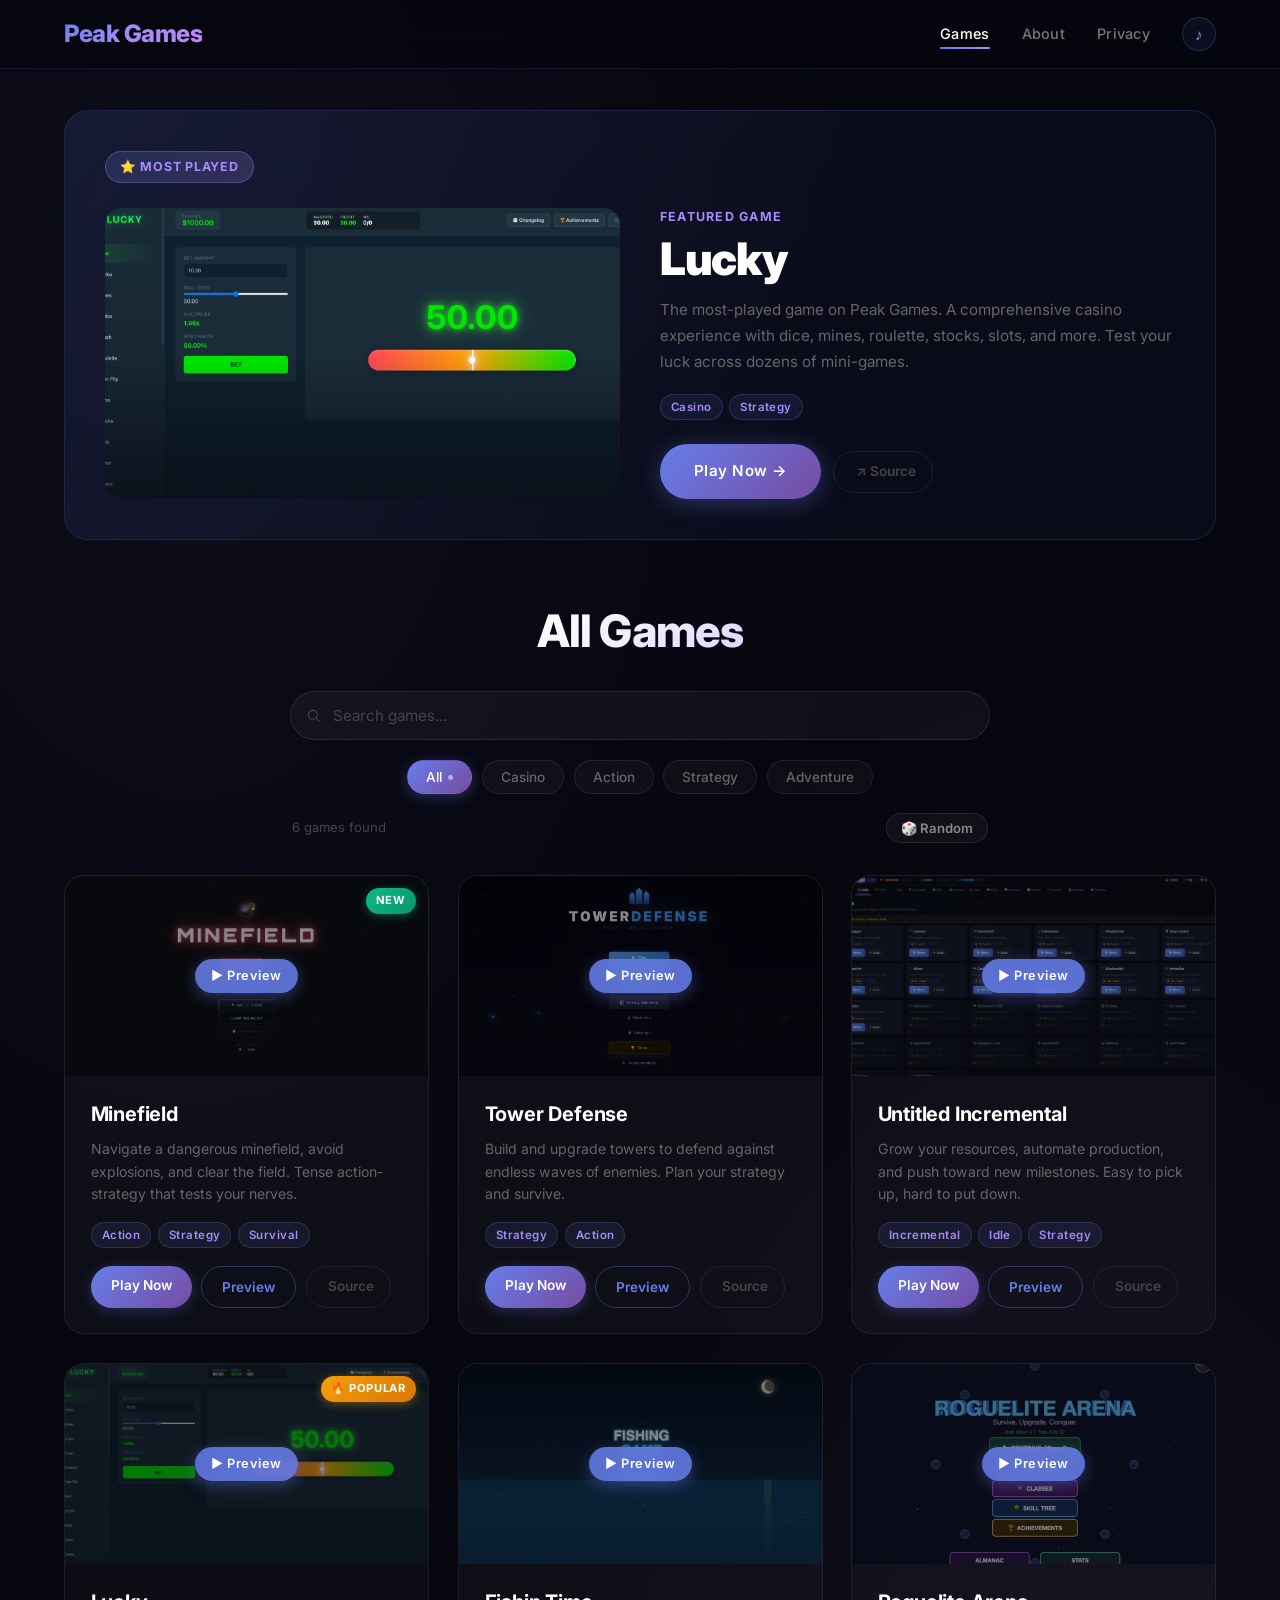
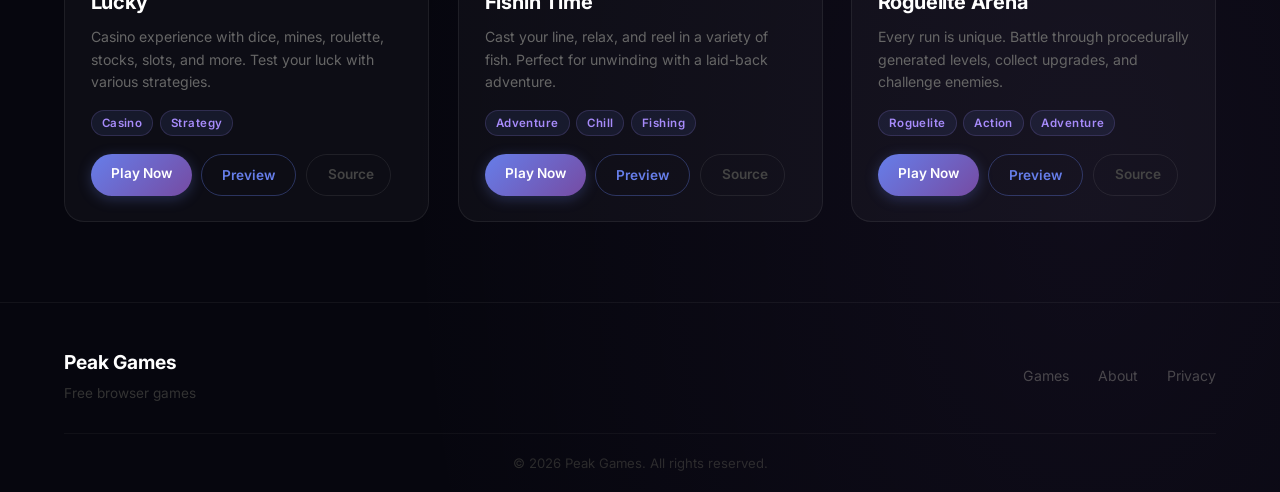
==== games.html @ edf30cf5 "Fix copyright to 2026, add live player count on game cards" ====
<!DOCTYPE html>
<html lang="en">
<head>
    <meta charset="UTF-8">
    <meta name="viewport" content="width=device-width, initial-scale=1.0">
    <title>Games - Peak Games</title>
    <link rel="icon" type="image/svg+xml" href="favicon.svg">
    <link rel="icon" type="image/png" href="favicon.png">
    <link rel="stylesheet" href="styles.css">
    <link href="https://fonts.googleapis.com/css2?family=Inter:wght@300;400;500;600;700;800;900&display=swap" rel="stylesheet">
</head>
<body>
    <div class="scroll-progress" id="scrollProgress"></div>
    <!-- Page loader -->
    <div class="page-loader" id="pageLoader">
        <div class="page-loader-inner">
            <div class="page-loader-logo">Peak Games</div>
            <div class="page-loader-bar"><div class="page-loader-fill"></div></div>
        </div>
    </div>

    <nav class="navbar">
        <div class="nav-container">
            <div class="nav-brand">
                <a href="index.html" class="nav-logo">Peak Games</a>
            </div>
            <div class="nav-links">
                <a href="games.html" class="active">Games</a>
                <a href="index.html#about">About</a>
                <a href="index.html#privacy">Privacy</a>
                <button class="music-toggle" id="musicToggle" title="Toggle Music">♪</button>
            </div>
            <button class="nav-hamburger" id="navHamburger" aria-label="Menu">
                <span></span><span></span><span></span>
            </button>
        </div>
        <!-- Mobile menu -->
        <div class="nav-mobile" id="navMobile">
            <a href="games.html">Games</a>
            <a href="index.html#about">About</a>
            <a href="index.html#privacy">Privacy</a>
        </div>
    </nav>

    <section class="games-page">
        <div class="container">

            <!-- Recently Played -->
            <div class="recently-played" id="recentlyPlayed" style="display:none">
                <div class="recently-label">🕹️ Recently Played</div>
                <div class="recently-grid" id="recentlyGrid"></div>
            </div>

            <!-- Featured Game -->
            <div class="featured-game" id="featuredGame">
                <div class="featured-badge">⭐ Most Played</div>
                <div class="featured-content">
                    <div class="featured-img-wrap">
                        <img src="images/lucky.png" alt="Lucky" class="featured-img">
                        <div class="featured-img-glow"></div>
                    </div>
                    <div class="featured-info">
                        <div class="featured-label">Featured Game</div>
                        <h2 class="featured-title">Lucky</h2>
                        <p class="featured-desc">The most-played game on Peak Games. A comprehensive casino experience with dice, mines, roulette, stocks, slots, and more. Test your luck across dozens of mini-games.</p>
                        <div class="featured-tags">
                            <span class="feature-tag">Casino</span>
                            <span class="feature-tag">Strategy</span>
                        </div>
                        <div class="featured-actions">
                            <a href="https://amongusman173-hub.github.io/PeakGames-Lucky/" target="_blank" class="btn-primary">Play Now →</a>
                            <a href="https://github.com/amongusman173-hub/PeakGames-Lucky" target="_blank" class="btn-source">↗ Source</a>
                        </div>
                    </div>
                </div>
            </div>

            <!-- Search & Filters -->
            <div class="games-header">
                <h2 class="section-title">All Games</h2>
                <div class="search-container">
                    <div class="search-bar">
                        <div class="search-input-wrapper">
                            <svg class="search-svg-icon" viewBox="0 0 20 20" fill="none"><circle cx="8.5" cy="8.5" r="5.5" stroke="currentColor" stroke-width="1.5"/><path d="M13 13l3.5 3.5" stroke="currentColor" stroke-width="1.5" stroke-linecap="round"/></svg>
                            <input type="text" id="gameSearch" placeholder="Search games..." class="search-input">
                        </div>
                    </div>
                    <div class="category-filters">
                        <button class="category-btn active" data-category="all">All</button>
                        <button class="category-btn" data-category="casino">Casino</button>
                        <button class="category-btn" data-category="action">Action</button>
                        <button class="category-btn" data-category="strategy">Strategy</button>
                        <button class="category-btn" data-category="adventure">Adventure</button>
                    </div>
                    <div class="search-results-info">
                        <span id="resultsCount">6 games</span>
                        <div style="display:flex;gap:0.8rem;align-items:center">
                            <button id="randomGame" class="btn-random">🎲 Random</button>
                            <button id="clearSearch" class="clear-search" style="display:none">Clear</button>
                        </div>
                    </div>
                </div>
            </div>

            <div class="games-grid">
                <div class="game-card" data-category="action strategy" data-title="Minefield" data-description="minefield action strategy game navigate through mines survive and clear the field">
                    <div class="card-badge card-badge-new">NEW</div>
                    <div class="game-preview" data-src="https://amongusman173-hub.github.io/PeakGames-MineField/">
                        <img class="preview-thumb" src="images/MineField.png" alt="Minefield">
                        <div class="preview-overlay"><span class="preview-hint">▶ Preview</span></div>
                        <iframe title="Minefield Preview" style="display:none"></iframe>
                    </div>
                    <div class="game-info">
                        <h3>Minefield <span class="player-count" data-game="minefield"></span></h3>
                        <p>Navigate a dangerous minefield, avoid explosions, and clear the field. Tense action-strategy that tests your nerves.</p>
                        <div class="game-features">
                            <span class="feature-tag">Action</span>
                            <span class="feature-tag">Strategy</span>
                            <span class="feature-tag">Survival</span>
                        </div>
                        <div class="game-actions">
                            <a href="https://amongusman173-hub.github.io/PeakGames-MineField/" target="_blank" class="btn-play">Play Now</a>
                            <button class="btn-preview" onclick="togglePreview(event)">Preview</button>
                            <a href="https://github.com/amongusman173-hub/PeakGames-MineField" target="_blank" class="btn-source">Source</a>
                        </div>
                    </div>
                </div>

                <div class="game-card" data-category="strategy action" data-title="Tower Defense" data-description="tower defense strategy game build towers defend against waves of enemies">
                    <div class="game-preview" data-src="https://amongusman173-hub.github.io/PeakGames-TowerDefense/">
                        <img class="preview-thumb" src="images/tower defense.png" alt="Tower Defense">
                        <div class="preview-overlay"><span class="preview-hint">▶ Preview</span></div>
                        <iframe title="Tower Defense Preview" style="display:none"></iframe>
                    </div>
                    <div class="game-info">
                        <h3>Tower Defense <span class="player-count" data-game="towerdefense"></span></h3>
                        <p>Build and upgrade towers to defend against endless waves of enemies. Plan your strategy and survive.</p>
                        <div class="game-features">
                            <span class="feature-tag">Strategy</span>
                            <span class="feature-tag">Action</span>
                        </div>
                        <div class="game-actions">
                            <a href="https://amongusman173-hub.github.io/PeakGames-TowerDefense/" target="_blank" class="btn-play">Play Now</a>
                            <button class="btn-preview" onclick="togglePreview(event)">Preview</button>
                            <a href="https://github.com/amongusman173-hub/PeakGames-TowerDefense" target="_blank" class="btn-source">Source</a>
                        </div>
                    </div>
                </div>

                <div class="game-card" data-category="strategy" data-title="Untitled Incremental" data-description="idle incremental game grow your resources automate production and reach new milestones">
                    <div class="game-preview" data-src="https://amongusman173-hub.github.io/PeakGames-Incremental/">
                        <img class="preview-thumb" src="images/incremental.png" alt="Untitled Incremental">
                        <div class="preview-overlay"><span class="preview-hint">▶ Preview</span></div>
                        <iframe title="Untitled Incremental Preview" style="display:none"></iframe>
                    </div>
                    <div class="game-info">
                        <h3>Untitled Incremental <span class="player-count" data-game="incremental"></span></h3>
                        <p>Grow your resources, automate production, and push toward new milestones. Easy to pick up, hard to put down.</p>
                        <div class="game-features">
                            <span class="feature-tag">Incremental</span>
                            <span class="feature-tag">Idle</span>
                            <span class="feature-tag">Strategy</span>
                        </div>
                        <div class="game-actions">
                            <a href="https://amongusman173-hub.github.io/PeakGames-Incremental/" target="_blank" class="btn-play">Play Now</a>
                            <button class="btn-preview" onclick="togglePreview(event)">Preview</button>
                            <a href="https://github.com/amongusman173-hub/PeakGames-Incremental" target="_blank" class="btn-source">Source</a>
                        </div>
                    </div>
                </div>

                <div class="game-card" data-category="casino strategy" data-title="Lucky" data-description="casino experience featuring multiple games including dice mines roulette stocks slots">
                    <div class="card-badge card-badge-hot">🔥 Popular</div>
                    <div class="game-preview" data-src="https://amongusman173-hub.github.io/PeakGames-Lucky/">
                        <img class="preview-thumb" src="images/lucky.png" alt="Lucky">
                        <div class="preview-overlay"><span class="preview-hint">▶ Preview</span></div>
                        <iframe title="Lucky Preview" style="display:none"></iframe>
                    </div>
                    <div class="game-info">
                        <h3>Lucky <span class="player-count" data-game="lucky"></span></h3>
                        <p>Casino experience with dice, mines, roulette, stocks, slots, and more. Test your luck with various strategies.</p>
                        <div class="game-features">
                            <span class="feature-tag">Casino</span>
                            <span class="feature-tag">Strategy</span>
                        </div>
                        <div class="game-actions">
                            <a href="https://amongusman173-hub.github.io/PeakGames-Lucky/" target="_blank" class="btn-play">Play Now</a>
                            <button class="btn-preview" onclick="togglePreview(event)">Preview</button>
                            <a href="https://github.com/amongusman173-hub/PeakGames-Lucky" target="_blank" class="btn-source">Source</a>
                        </div>
                    </div>
                </div>

                <div class="game-card" data-category="adventure" data-title="Fishin Time" data-description="chill relaxing fishing game cast your line and reel in a variety of fish">
                    <div class="game-preview" data-src="https://amongusman173-hub.github.io/PeakGames-Fishin/">
                        <img class="preview-thumb" src="images/fishing time.png" alt="Fishin Time">
                        <div class="preview-overlay"><span class="preview-hint">▶ Preview</span></div>
                        <iframe title="Fishin Time Preview" style="display:none"></iframe>
                    </div>
                    <div class="game-info">
                        <h3>Fishin Time <span class="player-count" data-game="fishin"></span></h3>
                        <p>Cast your line, relax, and reel in a variety of fish. Perfect for unwinding with a laid-back adventure.</p>
                        <div class="game-features">
                            <span class="feature-tag">Adventure</span>
                            <span class="feature-tag">Chill</span>
                            <span class="feature-tag">Fishing</span>
                        </div>
                        <div class="game-actions">
                            <a href="https://amongusman173-hub.github.io/PeakGames-Fishin/" target="_blank" class="btn-play">Play Now</a>
                            <button class="btn-preview" onclick="togglePreview(event)">Preview</button>
                            <a href="https://github.com/amongusman173-hub/PeakGames-Fishin" target="_blank" class="btn-source">Source</a>
                        </div>
                    </div>
                </div>

                <div class="game-card" data-category="action adventure" data-title="Roguelite Arena" data-description="roguelite adventure where every run is unique battle through procedurally generated levels">
                    <div class="game-preview" data-src="https://amongusman173-hub.github.io/PeakGames-Roguelite/">
                        <img class="preview-thumb" src="images/rougelite arena.png" alt="Roguelite Arena">
                        <div class="preview-overlay"><span class="preview-hint">▶ Preview</span></div>
                        <iframe title="Roguelite Arena Preview" style="display:none"></iframe>
                    </div>
                    <div class="game-info">
                        <h3>Roguelite Arena <span class="player-count" data-game="roguelite"></span></h3>
                        <p>Every run is unique. Battle through procedurally generated levels, collect upgrades, and challenge enemies.</p>
                        <div class="game-features">
                            <span class="feature-tag">Roguelite</span>
                            <span class="feature-tag">Action</span>
                            <span class="feature-tag">Adventure</span>
                        </div>
                        <div class="game-actions">
                            <a href="https://amongusman173-hub.github.io/PeakGames-Roguelite/" target="_blank" class="btn-play">Play Now</a>
                            <button class="btn-preview" onclick="togglePreview(event)">Preview</button>
                            <a href="https://github.com/amongusman173-hub/PeakGames-Roguelite" target="_blank" class="btn-source">Source</a>
                        </div>
                    </div>
                </div>
            </div>
        </div>
    </section>

    <footer class="footer">
        <div class="container">
            <div class="footer-content">
                <div class="footer-brand">
                    <h3>Peak Games</h3>
                    <p>Free browser games</p>
                </div>
                <div class="footer-links">
                    <a href="games.html">Games</a>
                    <a href="index.html#about">About</a>
                    <a href="index.html#privacy">Privacy</a>
                </div>
            </div>
            <div class="footer-bottom">
                <p>&copy; 2026 Peak Games. All rights reserved.</p>
            </div>
        </div>
    </footer>

    <script src="script.js"></script>
</body>
</html>
---- styles.css ----
/* ── Reset & Base ── */
*, *::before, *::after { margin: 0; padding: 0; box-sizing: border-box; }

:root {
    --purple: #667eea;
    --violet: #a78bfa;
    --deep: #764ba2;
    --bg: #06060e;
    --bg2: #0a0a18;
    --card: rgba(255,255,255,0.03);
    --border: rgba(255,255,255,0.07);
    --border-glow: rgba(102,126,234,0.25);
    --text: #e0e0e0;
    --muted: #666;
    --radius: 20px;
}

body {
    font-family: 'Inter', sans-serif;
    background: var(--bg);
    color: var(--text);
    overflow-x: hidden;
    line-height: 1.6;
}

.container { max-width: 1200px; margin: 0 auto; padding: 0 24px; }

/* ── Navbar ── */
.navbar {
    position: fixed; top: 0; width: 100%; z-index: 1000;
    background: rgba(6,6,14,0.8);
    backdrop-filter: blur(24px);
    border-bottom: 1px solid rgba(102,126,234,0.12);
    transition: background 0.3s ease;
}

.nav-container {
    max-width: 1200px; margin: 0 auto; padding: 0 24px;
    display: flex; justify-content: space-between; align-items: center;
    height: 68px;
}

.nav-brand { display: flex; align-items: center; }

.nav-logo {
    font-size: 1.5rem; font-weight: 800; text-decoration: none;
    background: linear-gradient(135deg, #667eea, #a78bfa, #c084fc);
    -webkit-background-clip: text; -webkit-text-fill-color: transparent; background-clip: text;
    transition: filter 0.3s ease, transform 0.3s ease;
    letter-spacing: -0.02em;
}

.nav-logo:hover {
    filter: drop-shadow(0 0 16px rgba(102,126,234,0.9));
    transform: scale(1.04);
}

.nav-links { display: flex; align-items: center; gap: 2rem; }

.nav-links a {
    color: #777; text-decoration: none; font-weight: 500; font-size: 0.9rem;
    letter-spacing: 0.02em; transition: color 0.25s ease; position: relative;
}

.nav-links a::after {
    content: ''; position: absolute; bottom: -3px; left: 0;
    width: 0; height: 1.5px;
    background: linear-gradient(90deg, var(--purple), var(--violet));
    border-radius: 2px; transition: width 0.3s ease;
}

.nav-links a:hover, .nav-links a.active { color: #fff; }
.nav-links a:hover::after, .nav-links a.active::after { width: 100%; }

/* Music toggle */
.music-toggle {
    width: 34px; height: 34px; border-radius: 50%;
    background: rgba(102,126,234,0.08);
    border: 1px solid rgba(102,126,234,0.25);
    color: var(--violet); font-size: 0.95rem;
    cursor: pointer; display: flex; align-items: center; justify-content: center;
    transition: all 0.3s ease;
    animation: musicPulse 2.5s ease-in-out infinite;
}

.music-toggle:hover { background: rgba(102,126,234,0.18); box-shadow: 0 0 18px rgba(102,126,234,0.4); transform: scale(1.1); }
.music-toggle.muted { color: #333; border-color: rgba(255,255,255,0.07); animation: none; opacity: 0.4; }

@keyframes musicPulse {
    0%,100% { box-shadow: 0 0 0 0 rgba(102,126,234,0.25); }
    50%      { box-shadow: 0 0 0 7px rgba(102,126,234,0); }
}

/* ── Hero ── */
.hero {
    height: 100vh; display: flex; align-items: center; justify-content: center;
    position: relative; overflow: hidden;
}

.hero-bg { position: absolute; inset: 0; z-index: 0; }

.hero-bg::before {
    content: ''; position: absolute;
    width: 700px; height: 700px;
    background: radial-gradient(circle, rgba(102,126,234,0.18) 0%, transparent 65%);
    top: -150px; left: -150px;
    animation: orbDrift 14s ease-in-out infinite alternate;
}

.hero-bg::after {
    content: ''; position: absolute;
    width: 600px; height: 600px;
    background: radial-gradient(circle, rgba(192,132,252,0.14) 0%, transparent 65%);
    bottom: -100px; right: -100px;
    animation: orbDrift 11s ease-in-out infinite alternate-reverse;
}

@keyframes orbDrift {
    from { transform: translate(0,0) scale(1); }
    to   { transform: translate(70px,50px) scale(1.12); }
}

.particles { position: absolute; width: 100%; height: 100%; }

.particle {
    position: absolute; border-radius: 50%;
    background: rgba(167,139,250,0.6);
    box-shadow: 0 0 8px rgba(167,139,250,0.4);
    animation: floatUp linear infinite;
}

.particle:nth-child(1) { width:3px;height:3px; left:12%; animation-duration:7s;  animation-delay:0s; }
.particle:nth-child(2) { width:2px;height:2px; left:28%; animation-duration:10s; animation-delay:1.5s; }
.particle:nth-child(3) { width:4px;height:4px; left:50%; animation-duration:6s;  animation-delay:3s; }
.particle:nth-child(4) { width:2px;height:2px; left:72%; animation-duration:12s; animation-delay:0.5s; }
.particle:nth-child(5) { width:3px;height:3px; left:88%; animation-duration:8s;  animation-delay:2s; }
.particle:nth-child(6) { width:2px;height:2px; left:5%;  animation-duration:9s;  animation-delay:4s; }

@keyframes floatUp {
    0%   { transform: translateY(110vh) scale(0); opacity: 0; }
    8%   { opacity: 1; transform: translateY(92vh) scale(1); }
    92%  { opacity: 0.7; }
    100% { transform: translateY(-10vh) scale(0.4); opacity: 0; }
}

.hero-content { text-align: center; z-index: 1; position: relative; }

.hero-title {
    font-size: 5.5rem; font-weight: 900; line-height: 1.05;
    letter-spacing: -0.03em; margin-bottom: 1.2rem;
    background: linear-gradient(135deg, #a78bfa 0%, #667eea 45%, #c084fc 100%);
    -webkit-background-clip: text; -webkit-text-fill-color: transparent; background-clip: text;
    animation: titleGlow 5s ease-in-out infinite alternate;
}

@keyframes titleGlow {
    from { filter: drop-shadow(0 0 25px rgba(102,126,234,0.25)); }
    to   { filter: drop-shadow(0 0 55px rgba(192,132,252,0.5)); }
}

.hero-subtitle {
    font-size: 1.2rem; color: #666; font-weight: 300;
    letter-spacing: 0.06em; margin-bottom: 2.8rem;
}

.btn-primary {
    display: inline-flex; align-items: center; gap: 0.5rem;
    padding: 15px 34px;
    background: linear-gradient(135deg, var(--purple), var(--deep));
    color: #fff; text-decoration: none; border-radius: 50px;
    font-weight: 600; font-size: 0.95rem; letter-spacing: 0.03em;
    position: relative; overflow: hidden;
    box-shadow: 0 4px 24px rgba(102,126,234,0.35);
    transition: transform 0.3s ease, box-shadow 0.3s ease;
}

.btn-primary::after {
    content: ''; position: absolute; inset: 0;
    background: linear-gradient(90deg, transparent, rgba(255,255,255,0.14), transparent);
    transform: translateX(-100%); transition: transform 0.5s ease;
}

.btn-primary:hover::after { transform: translateX(100%); }
.btn-primary:hover { transform: translateY(-3px); box-shadow: 0 14px 38px rgba(102,126,234,0.5); }

/* ── Games Page ── */
.games-page {
    min-height: 100vh; padding: 110px 0 80px;
    background: var(--bg); position: relative;
}

.games-page::before {
    content: ''; position: fixed; inset: 0; pointer-events: none; z-index: 0;
    background:
        radial-gradient(ellipse at 15% 15%, rgba(102,126,234,0.06) 0%, transparent 45%),
        radial-gradient(ellipse at 85% 85%, rgba(192,132,252,0.05) 0%, transparent 45%);
}

.games-page .container { position: relative; z-index: 1; }

.section-title {
    text-align: center; font-size: 2.8rem; font-weight: 800;
    letter-spacing: -0.02em; margin-bottom: 2.5rem;
    background: linear-gradient(135deg, #fff 40%, #a78bfa 100%);
    -webkit-background-clip: text; -webkit-text-fill-color: transparent; background-clip: text;
}

/* ── Search & Filters ── */
.search-container { max-width: 700px; margin: 0 auto 3.5rem; }

.search-bar { margin-bottom: 1.2rem; }

.search-input-wrapper { position: relative; }

.search-input {
    width: 100%; padding: 14px 48px 14px 20px;
    background: rgba(255,255,255,0.04);
    border: 1px solid rgba(255,255,255,0.09);
    border-radius: 50px; color: #fff;
    font-size: 0.95rem; font-family: 'Inter', sans-serif;
    transition: all 0.3s ease;
}

.search-input:focus {
    outline: none; border-color: var(--purple);
    background: rgba(102,126,234,0.05);
    box-shadow: 0 0 0 3px rgba(102,126,234,0.1), 0 0 20px rgba(102,126,234,0.12);
}

.search-input::placeholder { color: #444; }

.search-icon {
    position: absolute; right: 18px; top: 50%;
    transform: translateY(-50%); opacity: 0.35; font-size: 1rem;
}

.category-filters {
    display: flex; justify-content: center;
    gap: 0.6rem; flex-wrap: wrap; margin-bottom: 1.2rem;
}

.category-btn {
    padding: 8px 18px;
    background: rgba(255,255,255,0.03);
    border: 1px solid rgba(255,255,255,0.08);
    border-radius: 50px; color: #666;
    font-weight: 500; font-size: 0.85rem;
    font-family: 'Inter', sans-serif; cursor: pointer;
    transition: all 0.22s ease;
}

.category-btn:hover { border-color: var(--purple); color: var(--violet); background: rgba(102,126,234,0.07); }

.category-btn.active {
    background: linear-gradient(135deg, var(--purple), var(--deep));
    border-color: transparent; color: #fff;
    box-shadow: 0 3px 14px rgba(102,126,234,0.3);
}

.search-results-info {
    display: flex; justify-content: space-between; align-items: center;
    color: #444; font-size: 0.82rem; padding: 0 2px;
}

.clear-search {
    background: none; border: none; color: var(--purple);
    cursor: pointer; font-size: 0.82rem; font-family: 'Inter', sans-serif;
    transition: color 0.2s;
}

.clear-search:hover { color: var(--violet); }

/* ── Games Grid ── */
.games-grid {
    display: grid;
    grid-template-columns: repeat(3, 1fr);
    gap: 1.8rem;
}

@media (max-width: 1100px) { .games-grid { grid-template-columns: repeat(2, 1fr); } }
@media (max-width: 640px)  { .games-grid { grid-template-columns: 1fr; } }

/* ── Game Card ── */
.game-card {
    background: var(--card);
    border-radius: var(--radius);
    overflow: hidden;
    border: 1px solid var(--border);
    transition: transform 0.3s ease, box-shadow 0.3s ease, border-color 0.3s ease;
    position: relative;
    display: flex; flex-direction: column;
}

.game-card::after {
    content: ''; position: absolute; inset: 0; border-radius: var(--radius);
    background: linear-gradient(135deg, rgba(102,126,234,0.05) 0%, transparent 55%);
    opacity: 0; transition: opacity 0.3s ease; pointer-events: none;
}

.game-card:hover {
    transform: translateY(-6px);
    box-shadow: 0 20px 50px rgba(0,0,0,0.45), 0 0 0 1px rgba(102,126,234,0.22), 0 0 35px rgba(102,126,234,0.07);
    border-color: rgba(102,126,234,0.22);
}

.game-card:hover::after { opacity: 1; }

/* ── Preview ── */
.game-preview {
    height: 200px; overflow: hidden;
    position: relative; background: #0c0c1a;
    flex-shrink: 0;
}

.preview-thumb {
    width: 100%; height: 100%; object-fit: cover;
    display: block; filter: brightness(0.8);
    transition: filter 0.35s ease, transform 0.35s ease;
}

.game-card:hover .preview-thumb { filter: brightness(1); transform: scale(1.03); }

.preview-overlay {
    position: absolute; inset: 0;
    display: flex; align-items: center; justify-content: center;
    background: rgba(6,6,14,0.35);
    transition: background 0.3s ease;
}

.game-card:hover .preview-overlay { background: rgba(6,6,14,0.1); }

.preview-hint {
    background: rgba(102,126,234,0.88);
    color: #fff; padding: 7px 16px; border-radius: 50px;
    font-size: 0.8rem; font-weight: 600; letter-spacing: 0.04em;
    backdrop-filter: blur(6px);
    box-shadow: 0 4px 16px rgba(102,126,234,0.4);
    transition: transform 0.2s ease;
}

.game-card:hover .preview-hint { transform: scale(1.05); }

.game-preview iframe {
    position: absolute; inset: 0;
    width: 100%; height: 100%; border: none;
}

.game-preview.expanded { height: 480px; }

/* ── Game Info ── */
.game-info {
    padding: 1.4rem 1.6rem 1.6rem;
    position: relative; z-index: 1;
    display: flex; flex-direction: column; flex: 1;
}

.game-info h3 {
    font-size: 1.25rem; font-weight: 700;
    color: #fff; letter-spacing: -0.01em; margin-bottom: 0.5rem;
}

.game-info p {
    color: #666; font-size: 0.88rem; line-height: 1.6;
    margin-bottom: 1rem; flex: 1;
}

.game-features {
    display: flex; gap: 0.4rem; flex-wrap: wrap; margin-bottom: 1.1rem;
}

.feature-tag {
    background: rgba(102,126,234,0.1);
    color: #a78bfa; padding: 3px 10px; border-radius: 50px;
    font-size: 0.72rem; font-weight: 600; letter-spacing: 0.04em;
    border: 1px solid rgba(167,139,250,0.18);
}

.game-actions { display: flex; gap: 0.6rem; flex-wrap: wrap; }

.btn-play {
    padding: 9px 20px;
    background: linear-gradient(135deg, var(--purple), var(--deep));
    color: #fff; text-decoration: none; border-radius: 50px;
    font-weight: 600; font-size: 0.85rem;
    position: relative; overflow: hidden;
    box-shadow: 0 3px 14px rgba(102,126,234,0.28);
    transition: transform 0.25s ease, box-shadow 0.25s ease;
}

.btn-play::after {
    content: ''; position: absolute; inset: 0;
    background: linear-gradient(90deg, transparent, rgba(255,255,255,0.16), transparent);
    transform: translateX(-100%); transition: transform 0.4s ease;
}

.btn-play:hover::after { transform: translateX(100%); }
.btn-play:hover { transform: translateY(-2px); box-shadow: 0 7px 22px rgba(102,126,234,0.45); }

.btn-preview {
    padding: 9px 20px; background: transparent;
    color: var(--purple); border: 1px solid rgba(102,126,234,0.35);
    border-radius: 50px; font-weight: 600; font-size: 0.85rem;
    font-family: 'Inter', sans-serif; cursor: pointer;
    transition: all 0.25s ease;
}

.btn-preview:hover {
    background: rgba(102,126,234,0.1); border-color: var(--purple);
    color: var(--violet); box-shadow: 0 0 18px rgba(102,126,234,0.18);
}

.btn-source {
    padding: 9px 16px; background: transparent;
    color: #444; border: 1px solid rgba(255,255,255,0.08);
    border-radius: 50px; font-weight: 600; font-size: 0.85rem;
    text-decoration: none; transition: all 0.25s ease;
    display: flex; align-items: center; gap: 0.35rem;
}

.btn-source::before { content: ''; font-size: 0.8rem; }
.btn-source:hover { color: #ccc; border-color: rgba(255,255,255,0.2); background: rgba(255,255,255,0.04); }

/* ── About ── */
.about-section {
    padding: 120px 0; background: var(--bg); position: relative; overflow: hidden;
}

.about-section::before {
    content: ''; position: absolute;
    width: 800px; height: 800px;
    background: radial-gradient(circle, rgba(102,126,234,0.05) 0%, transparent 65%);
    top: 50%; left: 50%; transform: translate(-50%,-50%);
    pointer-events: none;
}

.about-grid {
    display: grid; grid-template-columns: 1fr 1fr;
    gap: 5rem; align-items: center; position: relative; z-index: 1;
}

.about-content h2 {
    font-size: 2.6rem; font-weight: 800; color: #fff;
    letter-spacing: -0.02em; margin-bottom: 1.2rem;
}

.about-content p { font-size: 1.05rem; color: #555; line-height: 1.85; margin-bottom: 2.5rem; }

.stats-grid { display: grid; grid-template-columns: repeat(3,1fr); gap: 1.2rem; }

.stat-item {
    text-align: center; padding: 1.4rem 1rem;
    background: rgba(102,126,234,0.05);
    border-radius: 16px; border: 1px solid rgba(102,126,234,0.12);
    transition: transform 0.3s ease, box-shadow 0.3s ease;
    position: relative; overflow: hidden;
}

.stat-item::before {
    content: ''; position: absolute; top: 0; left: 0; right: 0; height: 2px;
    background: linear-gradient(90deg, var(--purple), var(--violet));
    opacity: 0; transition: opacity 0.3s ease;
}

.stat-item:hover { transform: translateY(-5px); box-shadow: 0 12px 30px rgba(102,126,234,0.12); }
.stat-item:hover::before { opacity: 1; }

.stat-number {
    font-size: 2.2rem; font-weight: 800; margin-bottom: 0.3rem;
    background: linear-gradient(135deg, var(--purple), var(--violet));
    -webkit-background-clip: text; -webkit-text-fill-color: transparent; background-clip: text;
}

.stat-label { color: #555; font-size: 0.82rem; font-weight: 500; letter-spacing: 0.04em; }

.about-visual { position: relative; height: 380px; }
.floating-elements { position: relative; width: 100%; height: 100%; }

.floating-card {
    position: absolute; width: 72px; height: 72px;
    background: rgba(102,126,234,0.07);
    border: 1px solid rgba(102,126,234,0.2);
    border-radius: 20px; display: flex; align-items: center; justify-content: center;
    font-size: 1.8rem; animation: floatCard 5s ease-in-out infinite;
    box-shadow: 0 8px 28px rgba(102,126,234,0.08);
    backdrop-filter: blur(4px);
}

.floating-card:nth-child(1) { top:10%; left:20%; animation-delay:0s; }
.floating-card:nth-child(2) { top:60%; left:8%;  animation-delay:1.2s; }
.floating-card:nth-child(3) { top:18%; right:18%; animation-delay:2.4s; }
.floating-card:nth-child(4) { bottom:18%; right:8%; animation-delay:3.6s; }

@keyframes floatCard {
    0%,100% { transform: translateY(0) rotate(0deg); }
    50%      { transform: translateY(-16px) rotate(4deg); }
}

/* ── Privacy ── */
.privacy-section { padding: 120px 0; background: var(--bg2); position: relative; }

.privacy-content h2 {
    text-align: center; font-size: 2.6rem; font-weight: 800;
    color: #fff; letter-spacing: -0.02em; margin-bottom: 2.5rem;
}

.privacy-grid {
    display: grid; grid-template-columns: repeat(auto-fit, minmax(260px,1fr));
    gap: 1.2rem; margin-bottom: 2rem;
}

.privacy-card {
    background: var(--card); padding: 1.8rem; border-radius: var(--radius);
    text-align: center; border: 1px solid var(--border);
    transition: transform 0.3s ease, box-shadow 0.3s ease, border-color 0.3s ease;
    position: relative; overflow: hidden;
}

.privacy-card::after {
    content: ''; position: absolute; bottom: 0; left: 0; right: 0; height: 2px;
    background: linear-gradient(90deg, var(--purple), var(--violet));
    transform: scaleX(0); transition: transform 0.3s ease;
}

.privacy-card:hover {
    transform: translateY(-5px);
    box-shadow: 0 18px 38px rgba(0,0,0,0.28), 0 0 0 1px rgba(102,126,234,0.14);
    border-color: rgba(102,126,234,0.18);
}

.privacy-card:hover::after { transform: scaleX(1); }

.privacy-icon { font-size: 2.4rem; margin-bottom: 0.8rem; }
.privacy-card h3 { color: #fff; font-size: 1.1rem; margin-bottom: 0.6rem; font-weight: 600; }
.privacy-card p { color: #555; line-height: 1.6; font-size: 0.9rem; }

.privacy-note {
    background: rgba(102,126,234,0.06); padding: 1.6rem 2rem;
    border-radius: 14px; border-left: 3px solid var(--purple); text-align: center;
}

.privacy-note p { color: #666; font-size: 0.95rem; margin: 0; }
.privacy-note strong { color: var(--violet); }

/* ── Footer ── */
.footer {
    background: var(--bg); padding: 44px 0 18px;
    border-top: 1px solid rgba(255,255,255,0.05);
}

.footer-content {
    display: flex; justify-content: space-between; align-items: center; margin-bottom: 1.8rem;
}

.footer-brand h3 { color: #fff; font-size: 1.2rem; font-weight: 700; margin-bottom: 0.3rem; }
.footer-brand p { color: #333; font-size: 0.85rem; }

.footer-links { display: flex; gap: 1.8rem; }

.footer-links a { color: #444; text-decoration: none; font-size: 0.88rem; transition: color 0.25s; }
.footer-links a:hover { color: var(--violet); }

.footer-bottom {
    text-align: center; padding-top: 1.2rem;
    border-top: 1px solid rgba(255,255,255,0.04);
}

.footer-bottom p { color: #2a2a2a; font-size: 0.82rem; }

/* ── No Results ── */
.no-results-message { grid-column: 1/-1; text-align: center; padding: 5rem 2rem; }
.no-results-icon { font-size: 3.5rem; margin-bottom: 1rem; opacity: 0.25; }
.no-results-message h3 { font-size: 1.3rem; color: #fff; margin-bottom: 0.6rem; }
.no-results-message p { color: #444; }

/* ── Page Transitions ── */
body { animation: pageFadeIn 0.4s ease forwards; }

@keyframes pageFadeIn {
    from { opacity: 0; transform: translateY(10px); }
    to   { opacity: 1; transform: translateY(0); }
}

body.fade-out { animation: pageFadeOut 0.28s ease forwards; }

@keyframes pageFadeOut {
    from { opacity: 1; transform: translateY(0); }
    to   { opacity: 0; transform: translateY(-8px); }
}

/* ── Responsive ── */
@media (max-width: 900px) {
    .about-grid { grid-template-columns: 1fr; gap: 3rem; }
    .floating-elements { display: none; }
    .stats-grid { grid-template-columns: repeat(3,1fr); }
}

@media (max-width: 640px) {
    .hero-title { font-size: 3rem; }
    .hero-subtitle { font-size: 1rem; }
    .nav-links { display: none; }
    .stats-grid { grid-template-columns: 1fr; gap: 0.8rem; }
    .privacy-grid { grid-template-columns: 1fr; }
    .footer-content { flex-direction: column; gap: 1.5rem; text-align: center; }
    .game-actions { flex-wrap: wrap; }
    .category-filters { gap: 0.4rem; }
    .category-btn { padding: 7px 13px; font-size: 0.8rem; }
    .search-results-info { flex-direction: column; gap: 0.6rem; text-align: center; }
}

/* ── Hero Rework ── */
.hero {
    height: 100vh; min-height: 700px;
    display: flex; align-items: center; justify-content: center;
    position: relative; overflow: hidden;
}

.hero-bg { position: absolute; inset: 0; z-index: 0; }

/* Dot grid */
.grid-overlay {
    position: absolute; inset: 0;
    background-image: radial-gradient(rgba(102,126,234,0.15) 1px, transparent 1px);
    background-size: 40px 40px;
    mask-image: radial-gradient(ellipse 80% 80% at 50% 50%, black 40%, transparent 100%);
    -webkit-mask-image: radial-gradient(ellipse 80% 80% at 50% 50%, black 40%, transparent 100%);
}

.orb {
    position: absolute; border-radius: 50%;
    filter: blur(80px); pointer-events: none;
}

.orb-1 {
    width: 600px; height: 600px;
    background: rgba(102,126,234,0.15);
    top: -200px; left: -150px;
    animation: orbDrift 14s ease-in-out infinite alternate;
}

.orb-2 {
    width: 500px; height: 500px;
    background: rgba(192,132,252,0.12);
    bottom: -150px; right: -100px;
    animation: orbDrift 11s ease-in-out infinite alternate-reverse;
}

.orb-3 {
    width: 300px; height: 300px;
    background: rgba(118,75,162,0.1);
    top: 40%; left: 60%;
    animation: orbDrift 8s ease-in-out infinite alternate;
}

.hero-content {
    text-align: center; z-index: 1; position: relative;
    display: flex; flex-direction: column; align-items: center; gap: 0;
}

.hero-badge {
    display: inline-flex; align-items: center; gap: 0.5rem;
    background: rgba(102,126,234,0.1);
    border: 1px solid rgba(102,126,234,0.25);
    color: var(--violet); padding: 6px 16px; border-radius: 50px;
    font-size: 0.82rem; font-weight: 600; letter-spacing: 0.04em;
    margin-bottom: 1.8rem;
    animation: badgePop 0.6s ease 0.2s both;
}

@keyframes badgePop {
    from { opacity: 0; transform: translateY(-10px) scale(0.95); }
    to   { opacity: 1; transform: translateY(0) scale(1); }
}

.hero-title {
    font-size: 7rem; font-weight: 900; line-height: 0.95;
    letter-spacing: -0.04em; margin-bottom: 1.5rem;
    color: #fff;
    animation: heroSlideUp 0.7s ease 0.3s both;
}

.hero-title-accent {
    background: linear-gradient(135deg, #a78bfa 0%, #667eea 50%, #c084fc 100%);
    -webkit-background-clip: text; -webkit-text-fill-color: transparent; background-clip: text;
    filter: drop-shadow(0 0 40px rgba(102,126,234,0.4));
    animation: titleGlow 5s ease-in-out infinite alternate;
}

@keyframes heroSlideUp {
    from { opacity: 0; transform: translateY(30px); }
    to   { opacity: 1; transform: translateY(0); }
}

.hero-subtitle {
    font-size: 1.15rem; color: #555; font-weight: 400;
    line-height: 1.7; margin-bottom: 2.5rem;
    animation: heroSlideUp 0.7s ease 0.45s both;
}

.hero-actions {
    display: flex; gap: 1rem; align-items: center;
    animation: heroSlideUp 0.7s ease 0.6s both;
}

.btn-ghost {
    padding: 15px 28px; color: #666; text-decoration: none;
    font-weight: 500; font-size: 0.95rem;
    border: 1px solid rgba(255,255,255,0.08); border-radius: 50px;
    transition: all 0.25s ease;
}

.btn-ghost:hover { color: #fff; border-color: rgba(255,255,255,0.2); background: rgba(255,255,255,0.04); }

.hero-scroll-hint {
    position: absolute; bottom: 2.5rem; left: 50%;
    transform: translateX(-50%); z-index: 1;
    display: flex; flex-direction: column; align-items: center;
}

.scroll-line {
    width: 1px; height: 60px;
    background: linear-gradient(to bottom, rgba(102,126,234,0.6), transparent);
    animation: scrollPulse 2s ease-in-out infinite;
}

@keyframes scrollPulse {
    0%,100% { opacity: 0.3; transform: scaleY(1); }
    50%      { opacity: 1; transform: scaleY(1.1); }
}

/* ── Games Strip ── */
.games-strip {
    padding: 80px 0;
    background: var(--bg2);
    border-top: 1px solid rgba(255,255,255,0.04);
    border-bottom: 1px solid rgba(255,255,255,0.04);
}

.strip-header {
    display: flex; justify-content: space-between; align-items: center;
    margin-bottom: 2rem;
}

.strip-header h2 {
    font-size: 1.6rem; font-weight: 700; color: #fff; letter-spacing: -0.02em;
}

.strip-link {
    color: var(--violet); text-decoration: none; font-size: 0.9rem; font-weight: 500;
    transition: color 0.2s ease;
}

.strip-link:hover { color: #fff; }

.strip-grid {
    display: grid;
    grid-template-columns: repeat(6, 1fr);
    gap: 1rem;
}

.strip-card {
    border-radius: 14px; overflow: hidden;
    border: 1px solid var(--border);
    text-decoration: none;
    background: var(--card);
    transition: transform 0.25s ease, box-shadow 0.25s ease, border-color 0.25s ease;
    display: flex; flex-direction: column;
}

.strip-card:hover {
    transform: translateY(-5px);
    box-shadow: 0 16px 40px rgba(0,0,0,0.4), 0 0 0 1px rgba(102,126,234,0.2);
    border-color: rgba(102,126,234,0.2);
}

.strip-card img {
    width: 100%; aspect-ratio: 16/10; object-fit: cover;
    filter: brightness(0.85); transition: filter 0.25s ease;
}

.strip-card:hover img { filter: brightness(1); }

.strip-card-info {
    padding: 0.7rem 0.9rem;
    display: flex; flex-direction: column; gap: 0.2rem;
}

.strip-card-name {
    color: #ccc; font-size: 0.82rem; font-weight: 600;
    white-space: nowrap; overflow: hidden; text-overflow: ellipsis;
}

.strip-card-tag {
    color: #555; font-size: 0.72rem; font-weight: 500;
}

/* About label */
.about-label {
    display: inline-block;
    color: var(--violet); font-size: 0.8rem; font-weight: 600;
    letter-spacing: 0.1em; text-transform: uppercase;
    margin-bottom: 1rem;
}

.about-text h2 {
    font-size: 2.8rem; font-weight: 800; color: #fff;
    letter-spacing: -0.03em; line-height: 1.1; margin-bottom: 1.2rem;
}

/* Responsive strip */
@media (max-width: 900px) {
    .strip-grid { grid-template-columns: repeat(3, 1fr); }
    .hero-title { font-size: 5rem; }
}

@media (max-width: 640px) {
    .strip-grid { grid-template-columns: repeat(2, 1fr); }
    .hero-title { font-size: 3.5rem; }
    .hero-actions { flex-direction: column; }
}

/* ── Preview Loader ── */
.preview-loader {
    position: absolute; inset: 0; z-index: 20;
    background: #08081a;
    display: flex; align-items: center; justify-content: center;
    transition: opacity 0.4s ease;
}

.preview-loader.loader-fade-out { opacity: 0; pointer-events: none; }

.loader-inner {
    display: flex; flex-direction: column;
    align-items: center; gap: 1.2rem;
    position: relative;
}

/* Dual spinning rings */
.loader-ring {
    width: 52px; height: 52px; border-radius: 50%;
    border: 2.5px solid transparent;
    border-top-color: var(--purple);
    border-right-color: rgba(102,126,234,0.2);
    animation: ringSpinA 1s linear infinite;
    position: absolute;
    top: 0; left: 50%; transform: translateX(-50%);
}

.loader-ring-2 {
    width: 38px; height: 38px;
    border-top-color: var(--violet);
    border-right-color: rgba(167,139,250,0.15);
    animation: ringSpinB 0.75s linear infinite reverse;
    top: 7px; left: 50%; transform: translateX(-50%);
}

@keyframes ringSpinA { to { transform: translateX(-50%) rotate(360deg); } }
@keyframes ringSpinB { to { transform: translateX(-50%) rotate(360deg); } }

/* Dots */
.loader-dots {
    display: flex; gap: 6px; margin-top: 68px;
}

.loader-dots span {
    width: 6px; height: 6px; border-radius: 50%;
    background: var(--purple); opacity: 0.3;
    animation: dotPulse 1.2s ease-in-out infinite;
}

.loader-dots span:nth-child(2) { animation-delay: 0.2s; }
.loader-dots span:nth-child(3) { animation-delay: 0.4s; }

@keyframes dotPulse {
    0%,100% { opacity: 0.2; transform: scale(0.8); }
    50%      { opacity: 1;   transform: scale(1.2); background: var(--violet); }
}

.loader-text {
    color: #444; font-size: 0.8rem; font-weight: 500;
    letter-spacing: 0.06em; text-transform: uppercase;
    animation: loaderTextPulse 2s ease-in-out infinite;
}

@keyframes loaderTextPulse {
    0%,100% { opacity: 0.4; }
    50%      { opacity: 0.8; }
}

/* ── Card entrance animation ── */
.game-card {
    will-change: transform, opacity;
}

/* ── Games page header polish ── */
.games-page-header {
    text-align: center; margin-bottom: 0.5rem;
}

.section-title {
    background: linear-gradient(135deg, #fff 40%, #a78bfa 100%);
    -webkit-background-clip: text; -webkit-text-fill-color: transparent; background-clip: text;
}

/* ── Previewing card glow ── */
.game-card.previewing {
    box-shadow: 0 0 0 1px rgba(102,126,234,0.4),
                0 30px 60px rgba(0,0,0,0.6),
                0 0 50px rgba(102,126,234,0.1) !important;
    border-color: rgba(102,126,234,0.35) !important;
}

/* ── Search input glow on type ── */
.search-input:not(:placeholder-shown) {
    border-color: rgba(102,126,234,0.4);
    background: rgba(102,126,234,0.04);
}

/* ── Category btn count badge ── */
.category-btn.active::after {
    content: '';
    display: inline-block;
    width: 5px; height: 5px;
    background: rgba(255,255,255,0.5);
    border-radius: 50%;
    margin-left: 6px;
    vertical-align: middle;
}

/* ── Results count pulse on change ── */
#resultsCount {
    transition: opacity 0.2s ease;
}

/* ── Smooth preview expand ── */
.game-preview {
    transition: height 0.4s cubic-bezier(0.4, 0, 0.2, 1);
}

/* ── Page Loader ── */
.page-loader {
    position: fixed; inset: 0; z-index: 9999;
    background: var(--bg);
    display: flex; align-items: center; justify-content: center;
    transition: opacity 0.5s ease, transform 0.5s ease;
}

.page-loader.loader-done {
    opacity: 0;
    transform: translateY(-8px);
    pointer-events: none;
}

.page-loader-inner {
    display: flex; flex-direction: column;
    align-items: center; gap: 1.5rem;
}

.page-loader-logo {
    font-size: 2rem; font-weight: 900; letter-spacing: -0.03em;
    background: linear-gradient(135deg, #a78bfa, #667eea, #c084fc);
    -webkit-background-clip: text; -webkit-text-fill-color: transparent; background-clip: text;
    animation: loaderLogoPulse 1s ease-in-out infinite alternate;
}

@keyframes loaderLogoPulse {
    from { filter: drop-shadow(0 0 10px rgba(102,126,234,0.3)); }
    to   { filter: drop-shadow(0 0 30px rgba(167,139,250,0.7)); }
}

.page-loader-bar {
    width: 180px; height: 2px;
    background: rgba(255,255,255,0.06);
    border-radius: 2px; overflow: hidden;
}

.page-loader-fill {
    height: 100%;
    background: linear-gradient(90deg, var(--purple), var(--violet));
    border-radius: 2px;
    animation: loaderFill 0.65s cubic-bezier(0.4,0,0.2,1) forwards;
}

@keyframes loaderFill {
    from { width: 0%; }
    to   { width: 100%; }
}

/* Keep body hidden until loader is gone */
.games-page, .navbar, .footer {
    animation: none;
}

/* ── Featured Game ── */
.featured-game {
    position: relative;
    background: rgba(102,126,234,0.05);
    border: 1px solid rgba(102,126,234,0.18);
    border-radius: 24px;
    padding: 2.5rem;
    margin-bottom: 3.5rem;
    overflow: hidden;
}

.featured-game::before {
    content: '';
    position: absolute; inset: 0;
    background: linear-gradient(135deg, rgba(102,126,234,0.08) 0%, transparent 60%);
    pointer-events: none;
}

.featured-badge {
    display: inline-flex; align-items: center; gap: 0.4rem;
    background: linear-gradient(135deg, rgba(102,126,234,0.2), rgba(167,139,250,0.2));
    border: 1px solid rgba(167,139,250,0.3);
    color: var(--violet); padding: 5px 14px; border-radius: 50px;
    font-size: 0.78rem; font-weight: 700; letter-spacing: 0.06em;
    text-transform: uppercase; margin-bottom: 1.5rem;
    position: relative; z-index: 1;
}

.featured-content {
    display: grid; grid-template-columns: 1fr 1fr;
    gap: 2.5rem; align-items: center;
    position: relative; z-index: 1;
}

.featured-img-wrap {
    position: relative; border-radius: 16px; overflow: hidden;
}

.featured-img {
    width: 100%; aspect-ratio: 16/9; object-fit: cover;
    border-radius: 16px; display: block;
    transition: transform 0.4s ease;
}

.featured-game:hover .featured-img { transform: scale(1.02); }

.featured-img-glow {
    position: absolute; inset: 0;
    background: linear-gradient(to top, rgba(6,6,14,0.6) 0%, transparent 50%);
    border-radius: 16px;
}

.featured-label {
    color: var(--violet); font-size: 0.78rem; font-weight: 700;
    letter-spacing: 0.1em; text-transform: uppercase; margin-bottom: 0.6rem;
}

.featured-title {
    font-size: 2.8rem; font-weight: 900; color: #fff;
    letter-spacing: -0.03em; line-height: 1; margin-bottom: 1rem;
}

.featured-desc {
    color: #666; font-size: 0.95rem; line-height: 1.7; margin-bottom: 1.2rem;
}

.featured-tags { display: flex; gap: 0.4rem; flex-wrap: wrap; margin-bottom: 1.5rem; }

.featured-actions { display: flex; gap: 0.8rem; align-items: center; }

/* ── Card Badges ── */
.card-badge {
    position: absolute; top: 12px; right: 12px; z-index: 10;
    padding: 4px 10px; border-radius: 50px;
    font-size: 0.7rem; font-weight: 700; letter-spacing: 0.06em;
    text-transform: uppercase;
}

.card-badge-new {
    background: linear-gradient(135deg, #10b981, #059669);
    color: #fff;
    box-shadow: 0 2px 10px rgba(16,185,129,0.4);
    animation: badgePulse 2s ease-in-out infinite;
}

.card-badge-hot {
    background: linear-gradient(135deg, #f59e0b, #d97706);
    color: #fff;
    box-shadow: 0 2px 10px rgba(245,158,11,0.4);
}

@keyframes badgePulse {
    0%,100% { box-shadow: 0 2px 10px rgba(16,185,129,0.4); }
    50%      { box-shadow: 0 2px 20px rgba(16,185,129,0.7); }
}

/* ── Games Header ── */
.games-header { margin-bottom: 0; }

.games-header .section-title { margin-bottom: 1.5rem; }

.games-header .search-container { margin-bottom: 2rem; }

/* ── Search icon SVG ── */
.search-svg-icon {
    position: absolute; left: 16px; top: 50%;
    transform: translateY(-50%);
    width: 16px; height: 16px; color: #444;
    pointer-events: none;
}

.search-input { padding-left: 42px !important; }

/* ── Hamburger ── */
.nav-hamburger {
    display: none;
    flex-direction: column; gap: 5px;
    background: none; border: none; cursor: pointer;
    padding: 4px;
}

.nav-hamburger span {
    display: block; width: 22px; height: 2px;
    background: #888; border-radius: 2px;
    transition: all 0.3s ease;
}

.nav-hamburger.open span:nth-child(1) { transform: translateY(7px) rotate(45deg); background: #fff; }
.nav-hamburger.open span:nth-child(2) { opacity: 0; }
.nav-hamburger.open span:nth-child(3) { transform: translateY(-7px) rotate(-45deg); background: #fff; }

/* ── Mobile Nav ── */
.nav-mobile {
    display: none;
    flex-direction: column;
    padding: 1rem 24px 1.5rem;
    border-top: 1px solid rgba(255,255,255,0.06);
    gap: 0;
}

.nav-mobile.open { display: flex; }

.nav-mobile a {
    color: #888; text-decoration: none; font-weight: 500;
    font-size: 1rem; padding: 0.75rem 0;
    border-bottom: 1px solid rgba(255,255,255,0.04);
    transition: color 0.2s ease;
}

.nav-mobile a:last-child { border-bottom: none; }
.nav-mobile a:hover { color: #fff; }

/* ── Responsive updates ── */
@media (max-width: 768px) {
    .nav-links { display: none; }
    .nav-hamburger { display: flex; }

    .featured-content { grid-template-columns: 1fr; gap: 1.5rem; }
    .featured-title { font-size: 2rem; }
    .featured-game { padding: 1.5rem; }

    .games-grid { grid-template-columns: 1fr 1fr; gap: 1rem; }
    .game-info h3 { font-size: 1rem; }
    .game-info p { display: none; }
    .game-actions { flex-wrap: wrap; gap: 0.4rem; }
    .btn-play, .btn-preview { padding: 8px 14px; font-size: 0.8rem; }
    .btn-source { padding: 8px 10px; }
}

@media (max-width: 480px) {
    .games-grid { grid-template-columns: 1fr; }
    .game-info p { display: block; }
}

/* ── Strip mobile ── */
@media (max-width: 480px) {
    .strip-grid { grid-template-columns: repeat(2, 1fr); }
    .hero-title { font-size: 3rem; }
}

/* ── Scroll Progress Bar ── */
.scroll-progress {
    position: fixed; top: 0; left: 0; height: 2px; width: 0%;
    background: linear-gradient(90deg, var(--purple), var(--violet), #c084fc);
    z-index: 9998; transition: width 0.1s linear;
    box-shadow: 0 0 8px rgba(167,139,250,0.6);
}

/* ── Recently Played ── */
.recently-played {
    margin-bottom: 2rem;
}

.recently-label {
    font-size: 0.8rem; font-weight: 700; color: #555;
    letter-spacing: 0.08em; text-transform: uppercase;
    margin-bottom: 0.9rem;
}

.recently-grid {
    display: flex; gap: 0.8rem; flex-wrap: wrap;
}

.recently-card {
    display: flex; align-items: center; gap: 0.7rem;
    background: rgba(255,255,255,0.03);
    border: 1px solid rgba(255,255,255,0.07);
    border-radius: 12px; padding: 0.5rem 0.9rem 0.5rem 0.5rem;
    text-decoration: none;
    transition: all 0.22s ease;
}

.recently-card:hover {
    border-color: rgba(102,126,234,0.3);
    background: rgba(102,126,234,0.06);
    transform: translateY(-2px);
}

.recently-card img {
    width: 40px; height: 28px; object-fit: cover;
    border-radius: 6px; flex-shrink: 0;
}

.recently-card-info { display: flex; flex-direction: column; gap: 1px; }

.recently-card-name {
    color: #ccc; font-size: 0.82rem; font-weight: 600;
    white-space: nowrap;
}

.recently-card-tag { color: #555; font-size: 0.7rem; }

/* ── Random Game Button ── */
.btn-random {
    background: rgba(255,255,255,0.04);
    border: 1px solid rgba(255,255,255,0.1);
    color: #888; border-radius: 50px;
    padding: 6px 14px; font-size: 0.82rem; font-weight: 600;
    font-family: 'Inter', sans-serif; cursor: pointer;
    transition: all 0.25s ease;
}

.btn-random:hover {
    border-color: var(--violet); color: var(--violet);
    background: rgba(167,139,250,0.08);
    box-shadow: 0 0 14px rgba(167,139,250,0.15);
}

/* ── Extra polish ── */

/* Smoother card hover with perspective */
.games-grid { perspective: 1000px; }

/* Subtle shimmer on featured image */
.featured-img-wrap::after {
    content: '';
    position: absolute; top: 0; left: -100%; width: 60%; height: 100%;
    background: linear-gradient(90deg, transparent, rgba(255,255,255,0.06), transparent);
    transform: skewX(-15deg);
    animation: shimmer 4s ease-in-out infinite;
}

@keyframes shimmer {
    0%   { left: -100%; }
    50%  { left: 150%; }
    100% { left: 150%; }
}

/* Glow pulse on NEW badge */
.card-badge-new { animation: badgePulse 2s ease-in-out infinite; }

/* Better focus styles */
.search-input:focus,
.category-btn:focus,
.btn-play:focus,
.btn-preview:focus {
    outline: 2px solid rgba(102,126,234,0.5);
    outline-offset: 2px;
}

/* Smooth image loading */
.preview-thumb, .strip-card img, .featured-img, .recently-card img {
    background: #0c0c1a;
}

/* ── Live Player Count ── */
.player-count {
    display: none;
    align-items: center; gap: 5px;
    font-size: 0.72rem; font-weight: 600;
    color: #10b981; letter-spacing: 0.02em;
    background: rgba(16,185,129,0.1);
    border: 1px solid rgba(16,185,129,0.2);
    padding: 2px 8px; border-radius: 50px;
    margin-left: 0.5rem;
    vertical-align: middle;
}

.player-dot {
    width: 6px; height: 6px; border-radius: 50%;
    background: #10b981;
    animation: playerPulse 1.5s ease-in-out infinite;
    flex-shrink: 0;
}

@keyframes playerPulse {
    0%,100% { opacity: 1; transform: scale(1); }
    50%      { opacity: 0.5; transform: scale(0.7); }
}
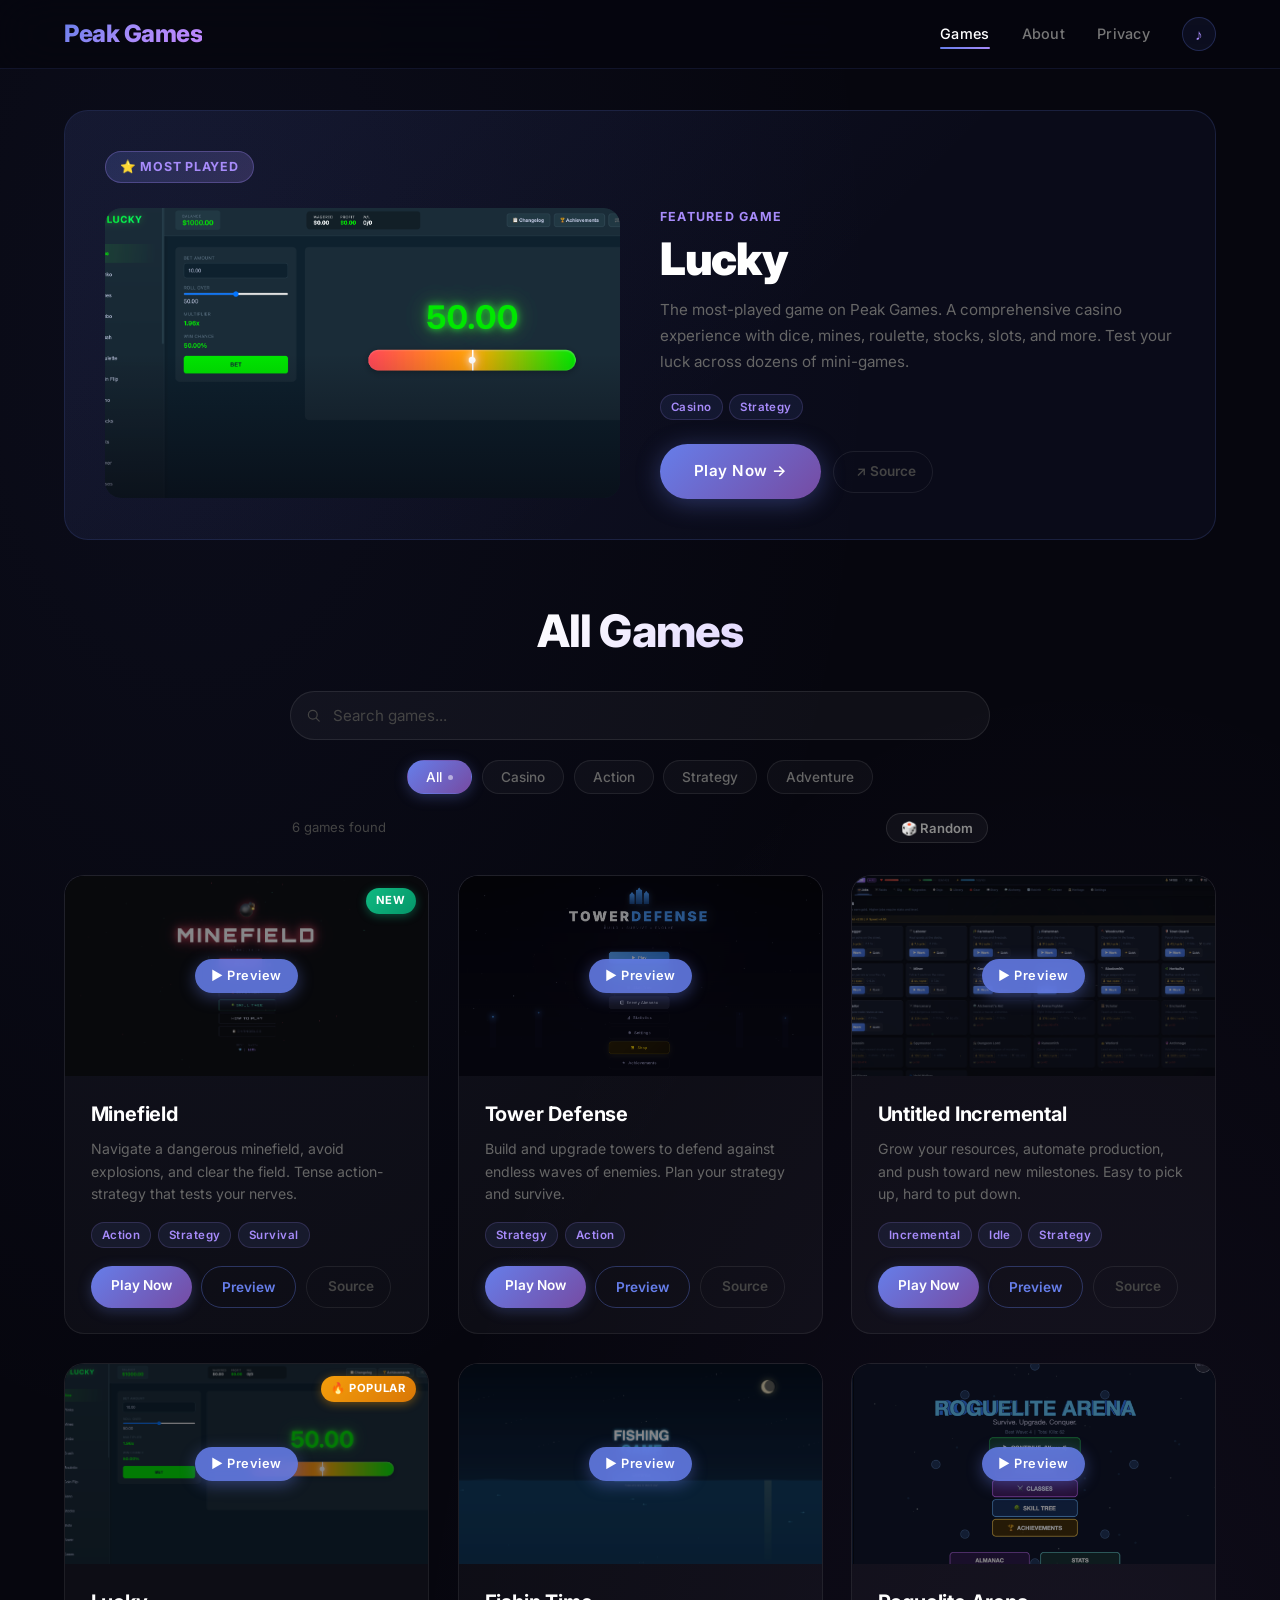
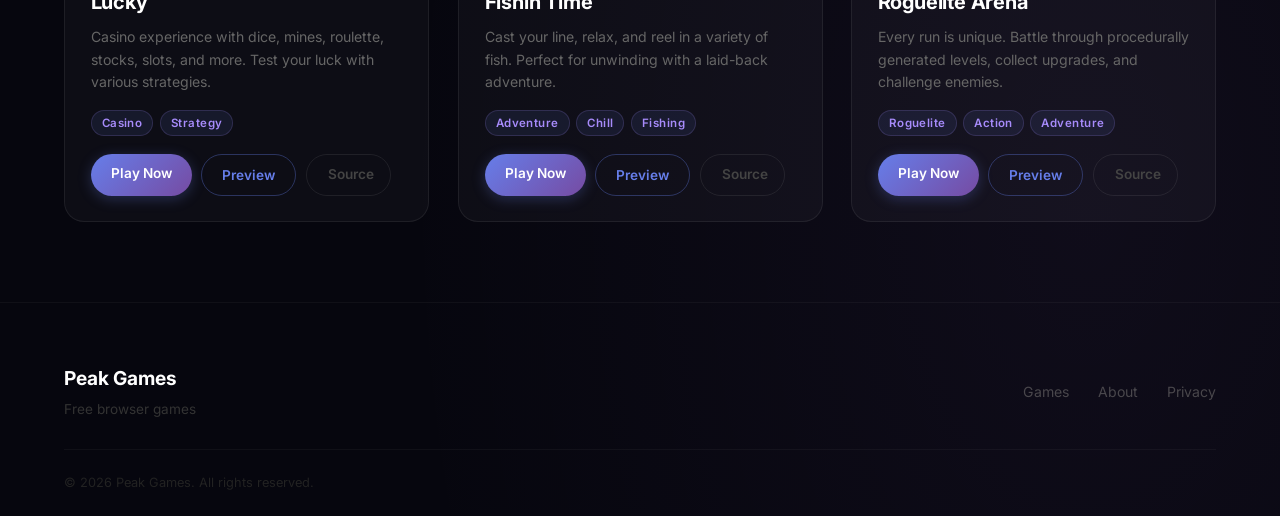
==== commit 22e741ba: "Live player counts, homepage UI redesign" ====
--- a/games.html
+++ b/games.html
@@ -119,7 +119,7 @@
                             <span class="feature-tag">Survival</span>
                         </div>
                         <div class="game-actions">
-                            <a href="https://amongusman173-hub.github.io/PeakGames-MineField/" target="_blank" class="btn-play">Play Now</a>
+                            <a href="https://amongusman173-hub.github.io/PeakGames-MineField/" target="_blank" class="btn-play" data-game="minefield">Play Now</a>
                             <button class="btn-preview" onclick="togglePreview(event)">Preview</button>
                             <a href="https://github.com/amongusman173-hub/PeakGames-MineField" target="_blank" class="btn-source">Source</a>
                         </div>
@@ -140,7 +140,7 @@
                             <span class="feature-tag">Action</span>
                         </div>
                         <div class="game-actions">
-                            <a href="https://amongusman173-hub.github.io/PeakGames-TowerDefense/" target="_blank" class="btn-play">Play Now</a>
+                            <a href="https://amongusman173-hub.github.io/PeakGames-TowerDefense/" target="_blank" class="btn-play" data-game="towerdefense">Play Now</a>
                             <button class="btn-preview" onclick="togglePreview(event)">Preview</button>
                             <a href="https://github.com/amongusman173-hub/PeakGames-TowerDefense" target="_blank" class="btn-source">Source</a>
                         </div>
@@ -162,7 +162,7 @@
                             <span class="feature-tag">Strategy</span>
                         </div>
                         <div class="game-actions">
-                            <a href="https://amongusman173-hub.github.io/PeakGames-Incremental/" target="_blank" class="btn-play">Play Now</a>
+                            <a href="https://amongusman173-hub.github.io/PeakGames-Incremental/" target="_blank" class="btn-play" data-game="incremental">Play Now</a>
                             <button class="btn-preview" onclick="togglePreview(event)">Preview</button>
                             <a href="https://github.com/amongusman173-hub/PeakGames-Incremental" target="_blank" class="btn-source">Source</a>
                         </div>
@@ -184,7 +184,7 @@
                             <span class="feature-tag">Strategy</span>
                         </div>
                         <div class="game-actions">
-                            <a href="https://amongusman173-hub.github.io/PeakGames-Lucky/" target="_blank" class="btn-play">Play Now</a>
+                            <a href="https://amongusman173-hub.github.io/PeakGames-Lucky/" target="_blank" class="btn-play" data-game="lucky">Play Now</a>
                             <button class="btn-preview" onclick="togglePreview(event)">Preview</button>
                             <a href="https://github.com/amongusman173-hub/PeakGames-Lucky" target="_blank" class="btn-source">Source</a>
                         </div>
@@ -206,7 +206,7 @@
                             <span class="feature-tag">Fishing</span>
                         </div>
                         <div class="game-actions">
-                            <a href="https://amongusman173-hub.github.io/PeakGames-Fishin/" target="_blank" class="btn-play">Play Now</a>
+                            <a href="https://amongusman173-hub.github.io/PeakGames-Fishin/" target="_blank" class="btn-play" data-game="fishin">Play Now</a>
                             <button class="btn-preview" onclick="togglePreview(event)">Preview</button>
                             <a href="https://github.com/amongusman173-hub/PeakGames-Fishin" target="_blank" class="btn-source">Source</a>
                         </div>
@@ -228,7 +228,7 @@
                             <span class="feature-tag">Adventure</span>
                         </div>
                         <div class="game-actions">
-                            <a href="https://amongusman173-hub.github.io/PeakGames-Roguelite/" target="_blank" class="btn-play">Play Now</a>
+                            <a href="https://amongusman173-hub.github.io/PeakGames-Roguelite/" target="_blank" class="btn-play" data-game="roguelite">Play Now</a>
                             <button class="btn-preview" onclick="togglePreview(event)">Preview</button>
                             <a href="https://github.com/amongusman173-hub/PeakGames-Roguelite" target="_blank" class="btn-source">Source</a>
                         </div>
--- a/styles.css
+++ b/styles.css
@@ -1299,3 +1299,470 @@
     0%,100% { opacity: 1; transform: scale(1); }
     50%      { opacity: 0.5; transform: scale(0.7); }
 }
+
+/* ── Live Player Count — strip card variant ── */
+.strip-player-count {
+    margin-left: 0;
+    font-size: 0.68rem;
+    padding: 1px 6px;
+}
+
+/* ════════════════════════════════════════════
+   HOME PAGE — redesigned sections
+   ════════════════════════════════════════════ */
+
+/* ── Hero tweaks ── */
+.hero-badge-dot {
+    width: 7px; height: 7px; border-radius: 50%;
+    background: #10b981;
+    animation: playerPulse 1.8s ease-in-out infinite;
+    flex-shrink: 0;
+}
+
+.hero-title {
+    font-size: 7rem; font-weight: 900; line-height: 0.92;
+    letter-spacing: -0.05em; margin-bottom: 1.4rem; color: #fff;
+    animation: heroSlideUp 0.7s ease 0.3s both;
+}
+
+.btn-arrow {
+    display: inline-block;
+    transition: transform 0.25s ease;
+}
+.btn-primary:hover .btn-arrow { transform: translateX(4px); }
+
+.hero-stats {
+    display: flex; align-items: center; gap: 2rem;
+    margin-top: 3rem;
+    animation: heroSlideUp 0.7s ease 0.75s both;
+}
+
+.hero-stat { text-align: center; }
+
+.hero-stat-num {
+    display: block; font-size: 1.6rem; font-weight: 800;
+    color: #fff; letter-spacing: -0.03em; line-height: 1;
+}
+
+.hero-stat-label {
+    display: block; font-size: 0.72rem; color: #444;
+    font-weight: 500; letter-spacing: 0.06em;
+    text-transform: uppercase; margin-top: 0.3rem;
+}
+
+.hero-stat-divider {
+    width: 1px; height: 32px;
+    background: rgba(255,255,255,0.08);
+}
+
+/* ── Shared section label ── */
+.home-section-label {
+    font-size: 0.75rem; font-weight: 700; letter-spacing: 0.12em;
+    text-transform: uppercase; color: var(--violet);
+    margin-bottom: 0.7rem;
+}
+
+/* ── Home Games Section ── */
+.home-games-section {
+    padding: 100px 0;
+    background: var(--bg);
+    position: relative;
+}
+
+.home-games-section::before {
+    content: ''; position: absolute; inset: 0; pointer-events: none;
+    background: radial-gradient(ellipse at 50% 0%, rgba(102,126,234,0.06) 0%, transparent 60%);
+}
+
+.home-section-header {
+    display: flex; align-items: flex-end; justify-content: space-between;
+    margin-bottom: 2.5rem; flex-wrap: wrap; gap: 1rem;
+}
+
+.home-section-title {
+    font-size: 2.2rem; font-weight: 800; color: #fff;
+    letter-spacing: -0.03em; line-height: 1.1; margin: 0;
+}
+
+.home-section-link {
+    color: #555; text-decoration: none; font-size: 0.88rem;
+    font-weight: 500; transition: color 0.2s ease;
+    white-space: nowrap; padding-bottom: 4px;
+}
+.home-section-link:hover { color: var(--violet); }
+
+.home-games-grid {
+    display: grid;
+    grid-template-columns: repeat(3, 1fr);
+    gap: 1.4rem;
+}
+
+.home-game-card {
+    text-decoration: none;
+    background: rgba(255,255,255,0.02);
+    border: 1px solid rgba(255,255,255,0.06);
+    border-radius: 18px; overflow: hidden;
+    display: flex; flex-direction: column;
+    transition: transform 0.28s ease, box-shadow 0.28s ease, border-color 0.28s ease;
+    position: relative;
+}
+
+.home-game-card:hover {
+    transform: translateY(-6px);
+    box-shadow: 0 24px 48px rgba(0,0,0,0.5), 0 0 0 1px rgba(102,126,234,0.2);
+    border-color: rgba(102,126,234,0.2);
+}
+
+.home-game-img-wrap {
+    position: relative; overflow: hidden;
+    aspect-ratio: 16/9;
+}
+
+.home-game-img-wrap img {
+    width: 100%; height: 100%; object-fit: cover;
+    display: block; filter: brightness(0.8);
+    transition: filter 0.3s ease, transform 0.4s ease;
+}
+
+.home-game-card:hover .home-game-img-wrap img {
+    filter: brightness(1);
+    transform: scale(1.04);
+}
+
+.home-game-overlay {
+    position: absolute; inset: 0;
+    background: rgba(6,6,14,0.5);
+    display: flex; align-items: center; justify-content: center;
+    opacity: 0; transition: opacity 0.25s ease;
+}
+
+.home-game-card:hover .home-game-overlay { opacity: 1; }
+
+.home-game-play {
+    background: linear-gradient(135deg, var(--purple), var(--deep));
+    color: #fff; padding: 10px 22px; border-radius: 50px;
+    font-size: 0.85rem; font-weight: 700; letter-spacing: 0.03em;
+    box-shadow: 0 4px 20px rgba(102,126,234,0.5);
+    transform: translateY(6px);
+    transition: transform 0.25s ease;
+}
+
+.home-game-card:hover .home-game-play { transform: translateY(0); }
+
+.home-game-badge {
+    position: absolute; top: 10px; left: 10px;
+    background: linear-gradient(135deg, #10b981, #059669);
+    color: #fff; padding: 3px 10px; border-radius: 50px;
+    font-size: 0.68rem; font-weight: 700; letter-spacing: 0.06em;
+    text-transform: uppercase;
+    box-shadow: 0 2px 10px rgba(16,185,129,0.4);
+    animation: badgePulse 2s ease-in-out infinite;
+}
+
+.home-game-info {
+    padding: 1.1rem 1.3rem 1.3rem;
+    display: flex; flex-direction: column; gap: 0.4rem;
+}
+
+.home-game-top {
+    display: flex; align-items: center;
+    justify-content: space-between; gap: 0.5rem;
+}
+
+.home-game-name {
+    font-size: 1rem; font-weight: 700; color: #fff;
+    letter-spacing: -0.01em;
+}
+
+.home-game-tag {
+    font-size: 0.68rem; font-weight: 600; color: var(--violet);
+    background: rgba(167,139,250,0.1);
+    border: 1px solid rgba(167,139,250,0.18);
+    padding: 2px 8px; border-radius: 50px;
+    white-space: nowrap; letter-spacing: 0.04em;
+}
+
+.home-game-desc {
+    font-size: 0.82rem; color: #555; line-height: 1.55; margin: 0;
+}
+
+/* player count inside home cards — no left margin */
+.home-game-info .strip-player-count { margin-left: 0; }
+
+/* ── About Section ── */
+.about-section {
+    padding: 110px 0;
+    background: var(--bg2);
+    position: relative; overflow: hidden;
+}
+
+.about-section::before {
+    content: ''; position: absolute; inset: 0; pointer-events: none;
+    background: radial-gradient(ellipse at 0% 50%, rgba(102,126,234,0.06) 0%, transparent 55%);
+}
+
+.about-header {
+    text-align: center; max-width: 600px; margin: 0 auto 3.5rem;
+    position: relative; z-index: 1;
+}
+
+.about-heading {
+    font-size: 2.8rem; font-weight: 800; color: #fff;
+    letter-spacing: -0.03em; line-height: 1.1; margin-bottom: 1rem;
+}
+
+.about-body {
+    font-size: 1rem; color: #555; line-height: 1.8; margin: 0;
+}
+
+.about-inner {
+    display: flex; flex-direction: column; gap: 2.5rem;
+    position: relative; z-index: 1;
+}
+
+.about-stats {
+    display: grid; grid-template-columns: repeat(4,1fr); gap: 1rem;
+}
+
+.about-stat {
+    padding: 1.6rem 1rem; text-align: center;
+    background: rgba(255,255,255,0.02);
+    border: 1px solid rgba(255,255,255,0.06);
+    border-radius: 16px;
+    transition: transform 0.25s ease, border-color 0.25s ease, background 0.25s ease;
+    position: relative; overflow: hidden;
+}
+
+.about-stat::before {
+    content: ''; position: absolute; top: 0; left: 0; right: 0; height: 2px;
+    background: linear-gradient(90deg, var(--purple), var(--violet));
+    opacity: 0; transition: opacity 0.25s ease;
+}
+
+.about-stat:hover {
+    transform: translateY(-4px);
+    border-color: rgba(102,126,234,0.2);
+    background: rgba(102,126,234,0.04);
+}
+
+.about-stat:hover::before { opacity: 1; }
+
+.about-stat-num {
+    font-size: 2.2rem; font-weight: 800; line-height: 1;
+    background: linear-gradient(135deg, var(--purple), var(--violet));
+    -webkit-background-clip: text; -webkit-text-fill-color: transparent; background-clip: text;
+    margin-bottom: 0.4rem; display: block;
+}
+
+.about-stat-label {
+    font-size: 0.72rem; color: #444; font-weight: 500;
+    letter-spacing: 0.06em; text-transform: uppercase;
+}
+
+.about-features {
+    display: grid; grid-template-columns: repeat(2, 1fr); gap: 1rem;
+}
+
+.about-feature {
+    display: flex; align-items: flex-start; gap: 1rem;
+    padding: 1.4rem 1.6rem;
+    background: rgba(255,255,255,0.02);
+    border: 1px solid rgba(255,255,255,0.05);
+    border-radius: 16px;
+    transition: border-color 0.25s ease, background 0.25s ease, transform 0.25s ease;
+}
+
+.about-feature:hover {
+    border-color: rgba(102,126,234,0.2);
+    background: rgba(102,126,234,0.03);
+    transform: translateY(-2px);
+}
+
+.about-feature-icon {
+    font-size: 1.3rem; flex-shrink: 0;
+    width: 44px; height: 44px;
+    background: rgba(102,126,234,0.08);
+    border: 1px solid rgba(102,126,234,0.12);
+    border-radius: 12px;
+    display: flex; align-items: center; justify-content: center;
+}
+
+.about-feature-text { display: flex; flex-direction: column; gap: 0.25rem; }
+
+.about-feature-title {
+    font-size: 0.95rem; font-weight: 700; color: #ddd;
+}
+
+.about-feature-desc {
+    font-size: 0.83rem; color: #555; line-height: 1.55;
+}
+
+/* ── Privacy Section ── */
+.privacy-section {
+    padding: 110px 0;
+    background: var(--bg);
+    position: relative;
+}
+
+.privacy-section::before {
+    content: ''; position: absolute; inset: 0; pointer-events: none;
+    background: radial-gradient(ellipse at 100% 50%, rgba(167,139,250,0.05) 0%, transparent 55%);
+}
+
+.privacy-inner { max-width: 960px; margin: 0 auto; position: relative; z-index: 1; }
+
+.privacy-header {
+    text-align: center; margin-bottom: 3rem;
+}
+
+.privacy-heading {
+    font-size: 2.4rem; font-weight: 800; color: #fff;
+    letter-spacing: -0.03em; margin-bottom: 0.8rem;
+}
+
+.privacy-sub {
+    font-size: 0.95rem; color: #555; max-width: 480px; margin: 0 auto; line-height: 1.7;
+}
+
+.privacy-cards {
+    display: grid; grid-template-columns: repeat(2, 1fr);
+    gap: 1rem; margin-bottom: 1.5rem;
+}
+
+.privacy-card {
+    display: flex; align-items: flex-start; gap: 1rem;
+    background: rgba(255,255,255,0.02);
+    border: 1px solid rgba(255,255,255,0.06);
+    border-radius: 16px; padding: 1.6rem;
+    transition: transform 0.25s ease, border-color 0.25s ease, background 0.25s ease;
+    position: relative; overflow: hidden;
+}
+
+.privacy-card::after {
+    content: ''; position: absolute; left: 0; top: 0; bottom: 0; width: 2px;
+    background: linear-gradient(to bottom, var(--purple), var(--violet));
+    opacity: 0; transition: opacity 0.25s ease;
+}
+
+.privacy-card:hover {
+    transform: translateY(-3px);
+    border-color: rgba(102,126,234,0.2);
+    background: rgba(102,126,234,0.03);
+}
+
+.privacy-card:hover::after { opacity: 1; }
+
+.privacy-card-icon-wrap {
+    flex-shrink: 0;
+    width: 44px; height: 44px;
+    background: rgba(102,126,234,0.08);
+    border: 1px solid rgba(102,126,234,0.12);
+    border-radius: 12px;
+    display: flex; align-items: center; justify-content: center;
+}
+
+.privacy-icon { font-size: 1.3rem; }
+
+.privacy-card-body { display: flex; flex-direction: column; gap: 0.3rem; }
+
+.privacy-card h3 { color: #ddd; font-size: 0.95rem; font-weight: 700; margin: 0; }
+.privacy-card p { color: #555; font-size: 0.83rem; line-height: 1.6; margin: 0; }
+
+.privacy-note {
+    display: flex; align-items: flex-start; gap: 0.8rem;
+    background: rgba(245,158,11,0.05);
+    border: 1px solid rgba(245,158,11,0.15);
+    border-radius: 12px; padding: 1.2rem 1.5rem;
+}
+
+.privacy-note-icon { font-size: 1rem; flex-shrink: 0; margin-top: 1px; }
+
+.privacy-note p { color: #666; font-size: 0.88rem; margin: 0; line-height: 1.6; }
+.privacy-note strong { color: #f59e0b; }
+
+/* ── Footer ── */
+.footer {
+    background: var(--bg);
+    border-top: 1px solid rgba(255,255,255,0.04);
+    padding: 60px 0 0;
+}
+
+.footer-inner {
+    display: flex; justify-content: space-between;
+    gap: 4rem; padding-bottom: 3rem;
+    border-bottom: 1px solid rgba(255,255,255,0.04);
+    flex-wrap: wrap;
+}
+
+.footer-logo {
+    font-size: 1.3rem; font-weight: 800; letter-spacing: -0.02em;
+    background: linear-gradient(135deg, #667eea, #a78bfa);
+    -webkit-background-clip: text; -webkit-text-fill-color: transparent; background-clip: text;
+    display: block; margin-bottom: 0.6rem;
+}
+
+.footer-brand p {
+    color: #333; font-size: 0.85rem; line-height: 1.6; max-width: 220px;
+}
+
+.footer-cols {
+    display: flex; gap: 4rem;
+}
+
+.footer-col {
+    display: flex; flex-direction: column; gap: 0.7rem;
+}
+
+.footer-col-title {
+    font-size: 0.72rem; font-weight: 700; color: #444;
+    letter-spacing: 0.1em; text-transform: uppercase;
+    margin-bottom: 0.3rem;
+}
+
+.footer-col a {
+    color: #333; text-decoration: none; font-size: 0.88rem;
+    transition: color 0.2s ease;
+}
+
+.footer-col a:hover { color: var(--violet); }
+
+.footer-bottom {
+    display: flex; justify-content: space-between; align-items: center;
+    padding: 1.4rem 0;
+}
+
+.footer-bottom p { color: #222; font-size: 0.8rem; }
+
+.footer-github {
+    color: #333; text-decoration: none; font-size: 0.8rem;
+    font-weight: 500; transition: color 0.2s ease;
+}
+
+.footer-github:hover { color: var(--violet); }
+
+/* ── Home page responsive ── */
+@media (max-width: 1024px) {
+    .home-games-grid { grid-template-columns: repeat(2, 1fr); }
+    .about-stats { grid-template-columns: repeat(2, 1fr); }
+}
+
+@media (max-width: 768px) {
+    .home-games-grid { grid-template-columns: repeat(2, 1fr); gap: 1rem; }
+    .home-section-header { flex-direction: column; align-items: flex-start; }
+    .privacy-cards { grid-template-columns: 1fr; }
+    .about-stats { grid-template-columns: repeat(2, 1fr); }
+    .about-features { grid-template-columns: 1fr; }
+    .footer-inner { flex-direction: column; gap: 2.5rem; }
+    .footer-cols { gap: 2.5rem; }
+    .footer-bottom { flex-direction: column; gap: 0.5rem; text-align: center; }
+    .hero-stats { gap: 1.2rem; }
+    .hero-title { font-size: 4.5rem; }
+}
+
+@media (max-width: 480px) {
+    .home-games-grid { grid-template-columns: 1fr; }
+    .about-stats { grid-template-columns: repeat(2, 1fr); gap: 0.8rem; }
+    .hero-title { font-size: 3.2rem; }
+    .hero-stats { gap: 1rem; }
+    .hero-stat-num { font-size: 1.3rem; }
+}
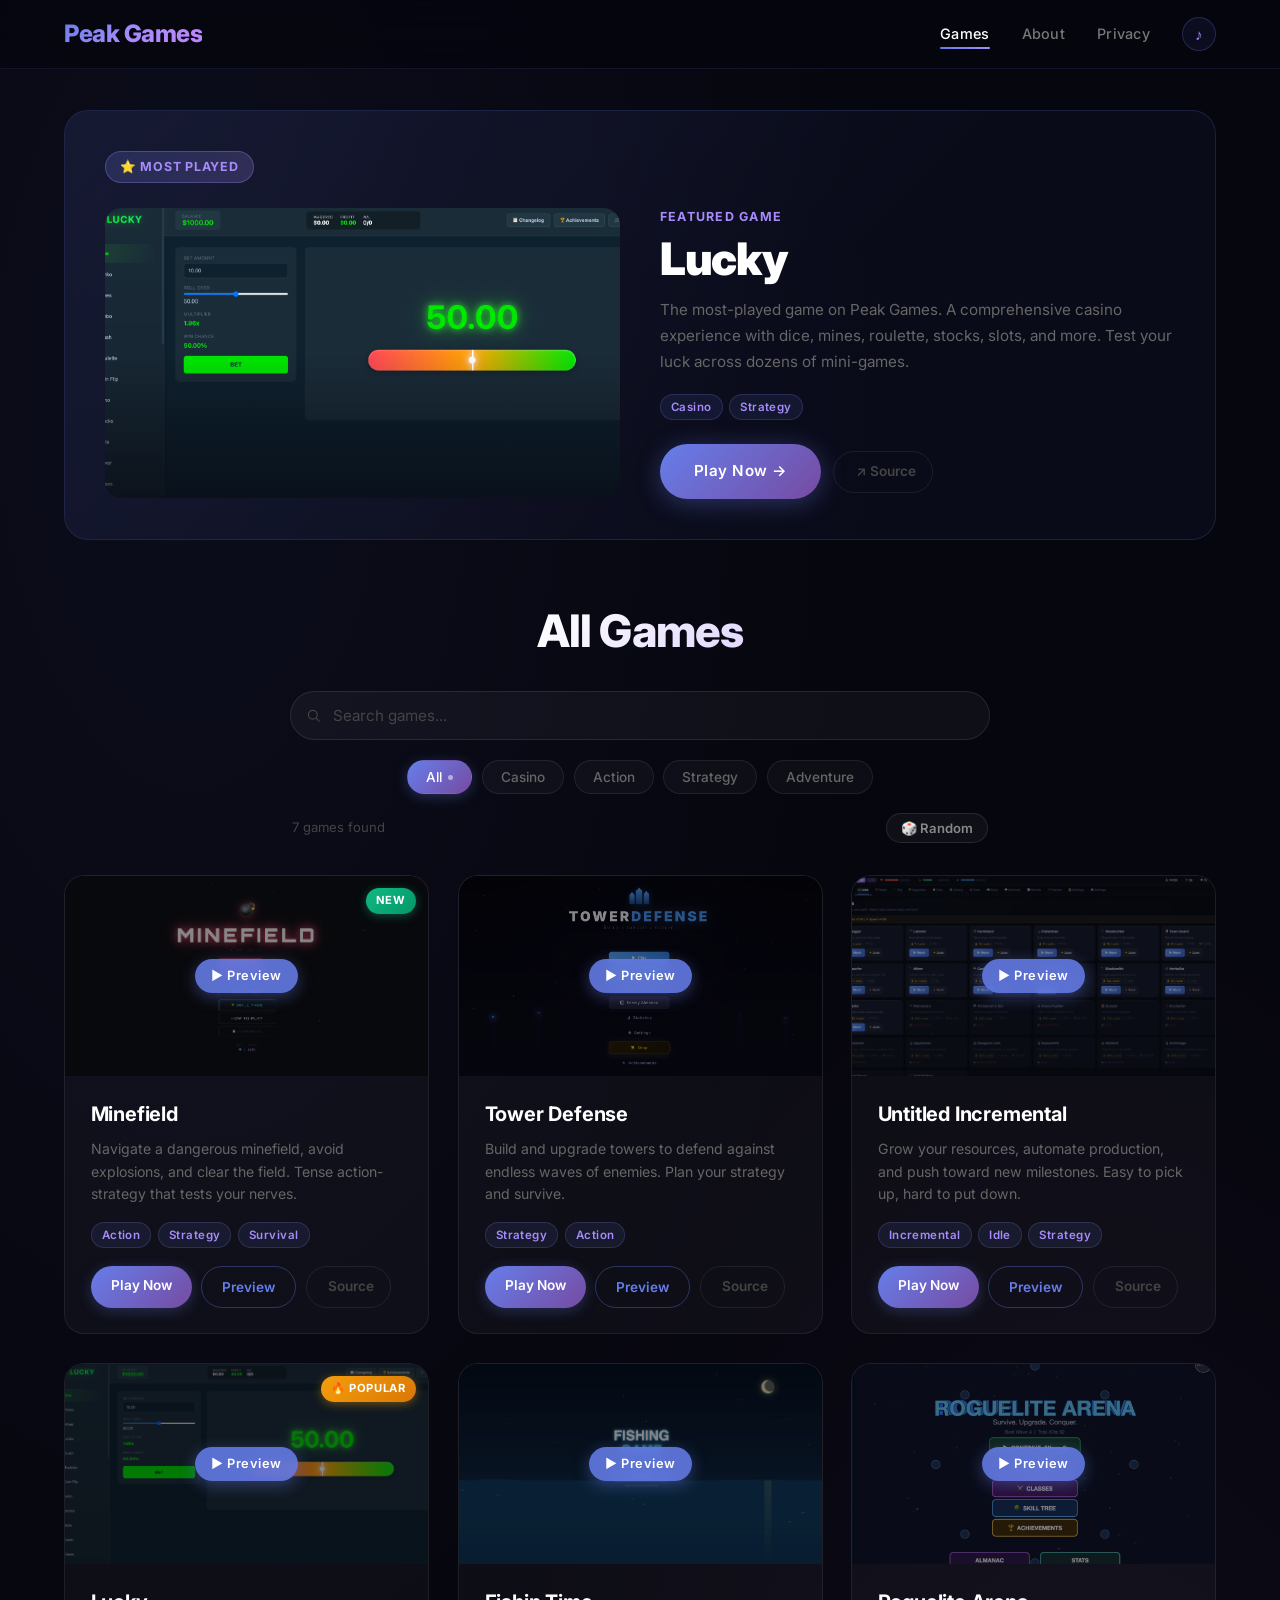
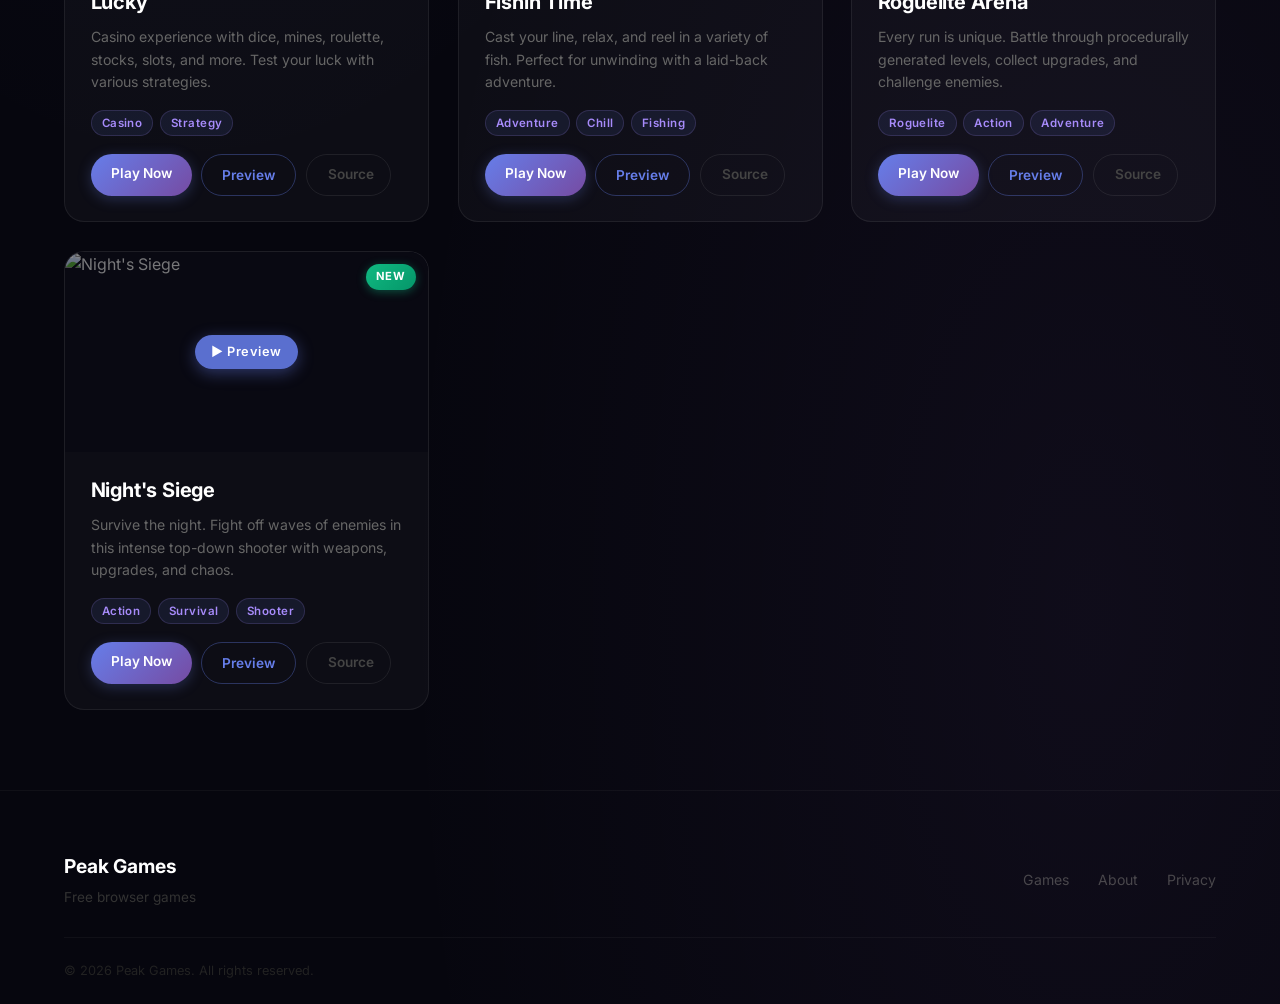
==== commit 13eae231: "Add Night's Siege, UI updates, live player counts" ====
--- a/games.html
+++ b/games.html
@@ -93,7 +93,7 @@
                         <button class="category-btn" data-category="adventure">Adventure</button>
                     </div>
                     <div class="search-results-info">
-                        <span id="resultsCount">6 games</span>
+                        <span id="resultsCount">7 games</span>
                         <div style="display:flex;gap:0.8rem;align-items:center">
                             <button id="randomGame" class="btn-random">🎲 Random</button>
                             <button id="clearSearch" class="clear-search" style="display:none">Clear</button>
@@ -231,6 +231,29 @@
                             <a href="https://amongusman173-hub.github.io/PeakGames-Roguelite/" target="_blank" class="btn-play" data-game="roguelite">Play Now</a>
                             <button class="btn-preview" onclick="togglePreview(event)">Preview</button>
                             <a href="https://github.com/amongusman173-hub/PeakGames-Roguelite" target="_blank" class="btn-source">Source</a>
+                        </div>
+                    </div>
+                </div>
+
+                <div class="game-card" data-category="action survival" data-title="Night's Siege" data-description="top down shooter survive the night fight off waves of enemies action survival game">
+                    <div class="card-badge card-badge-new">NEW</div>
+                    <div class="game-preview" data-src="https://amongusman173-hub.github.io/PeakGames-Nights-Siege/">
+                        <img class="preview-thumb" src="images/nights siege.png" alt="Night's Siege">
+                        <div class="preview-overlay"><span class="preview-hint">▶ Preview</span></div>
+                        <iframe title="Night's Siege Preview" style="display:none"></iframe>
+                    </div>
+                    <div class="game-info">
+                        <h3>Night's Siege <span class="player-count" data-game="nightssiege"></span></h3>
+                        <p>Survive the night. Fight off waves of enemies in this intense top-down shooter with weapons, upgrades, and chaos.</p>
+                        <div class="game-features">
+                            <span class="feature-tag">Action</span>
+                            <span class="feature-tag">Survival</span>
+                            <span class="feature-tag">Shooter</span>
+                        </div>
+                        <div class="game-actions">
+                            <a href="https://amongusman173-hub.github.io/PeakGames-Nights-Siege/" target="_blank" class="btn-play" data-game="nightssiege">Play Now</a>
+                            <button class="btn-preview" onclick="togglePreview(event)">Preview</button>
+                            <a href="https://github.com/amongusman173-hub/PeakGames-Nights-Siege" target="_blank" class="btn-source">Source</a>
                         </div>
                     </div>
                 </div>
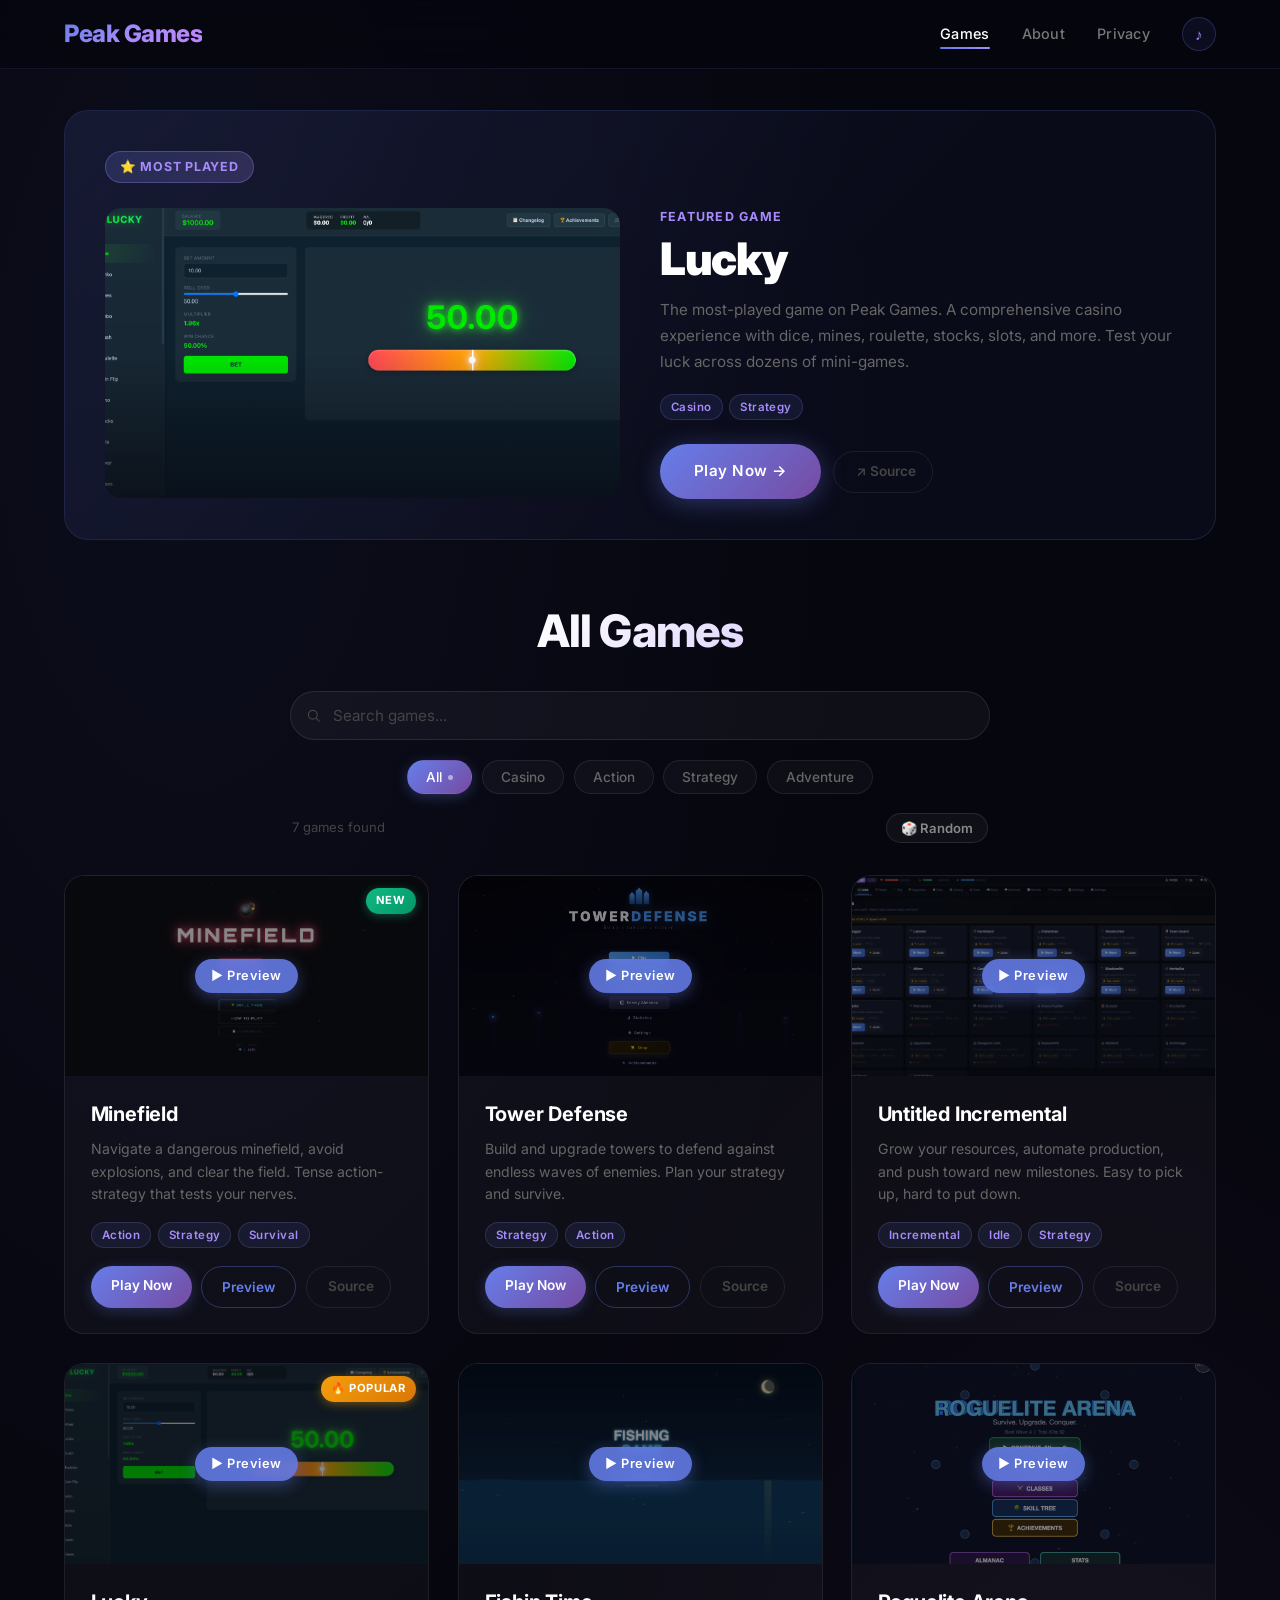
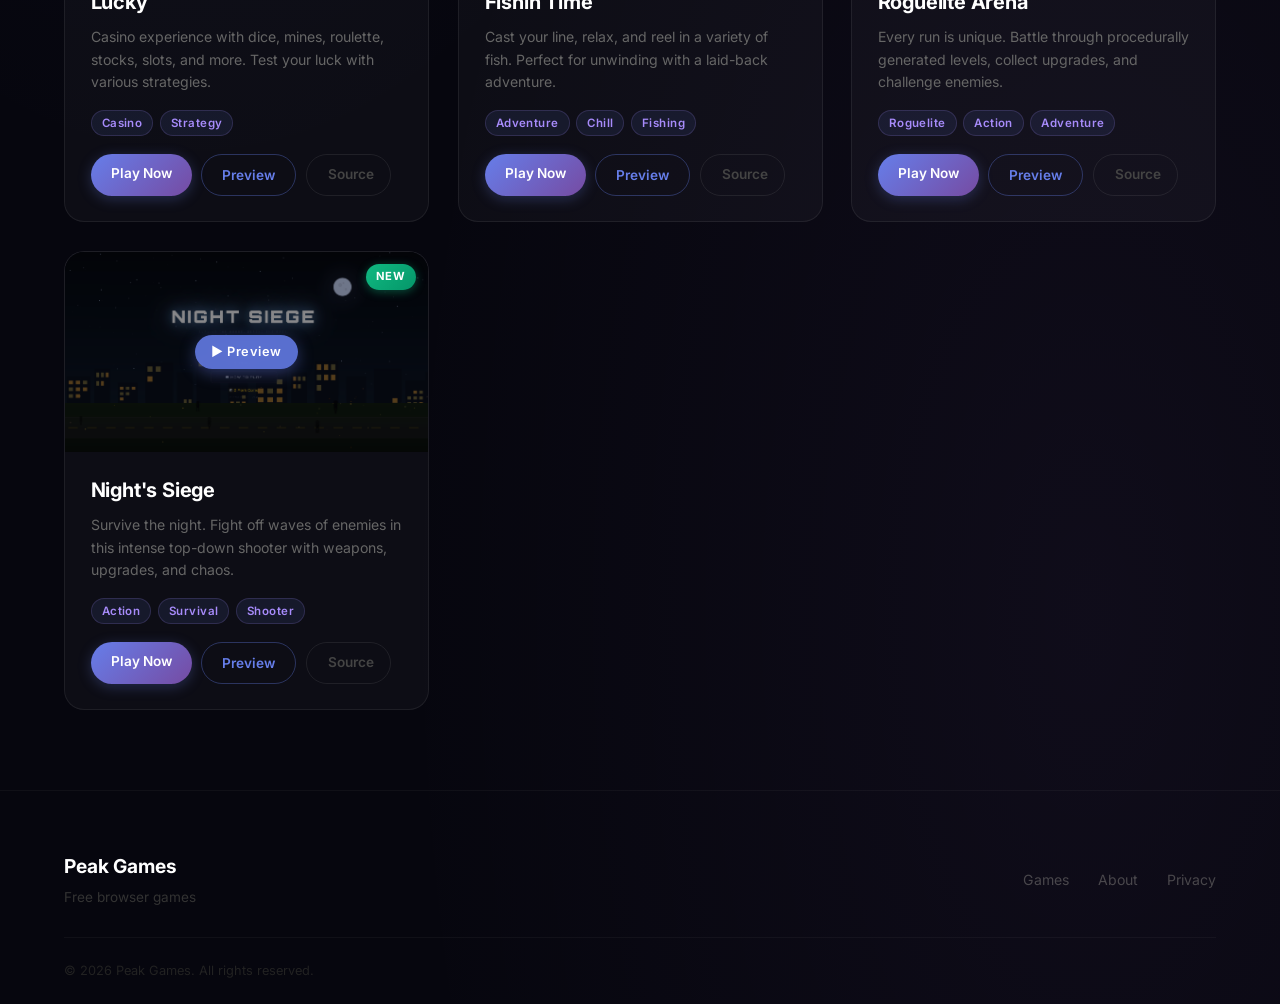
==== commit 4bad58ac: "Add Night's Siege game + fix image filename" ====
--- a/games.html
+++ b/games.html
@@ -238,7 +238,7 @@
                 <div class="game-card" data-category="action survival" data-title="Night's Siege" data-description="top down shooter survive the night fight off waves of enemies action survival game">
                     <div class="card-badge card-badge-new">NEW</div>
                     <div class="game-preview" data-src="https://amongusman173-hub.github.io/PeakGames-Nights-Siege/">
-                        <img class="preview-thumb" src="images/nights siege.png" alt="Night's Siege">
+                        <img class="preview-thumb" src="images/Night Siege.png" alt="Night's Siege">
                         <div class="preview-overlay"><span class="preview-hint">▶ Preview</span></div>
                         <iframe title="Night's Siege Preview" style="display:none"></iframe>
                     </div>
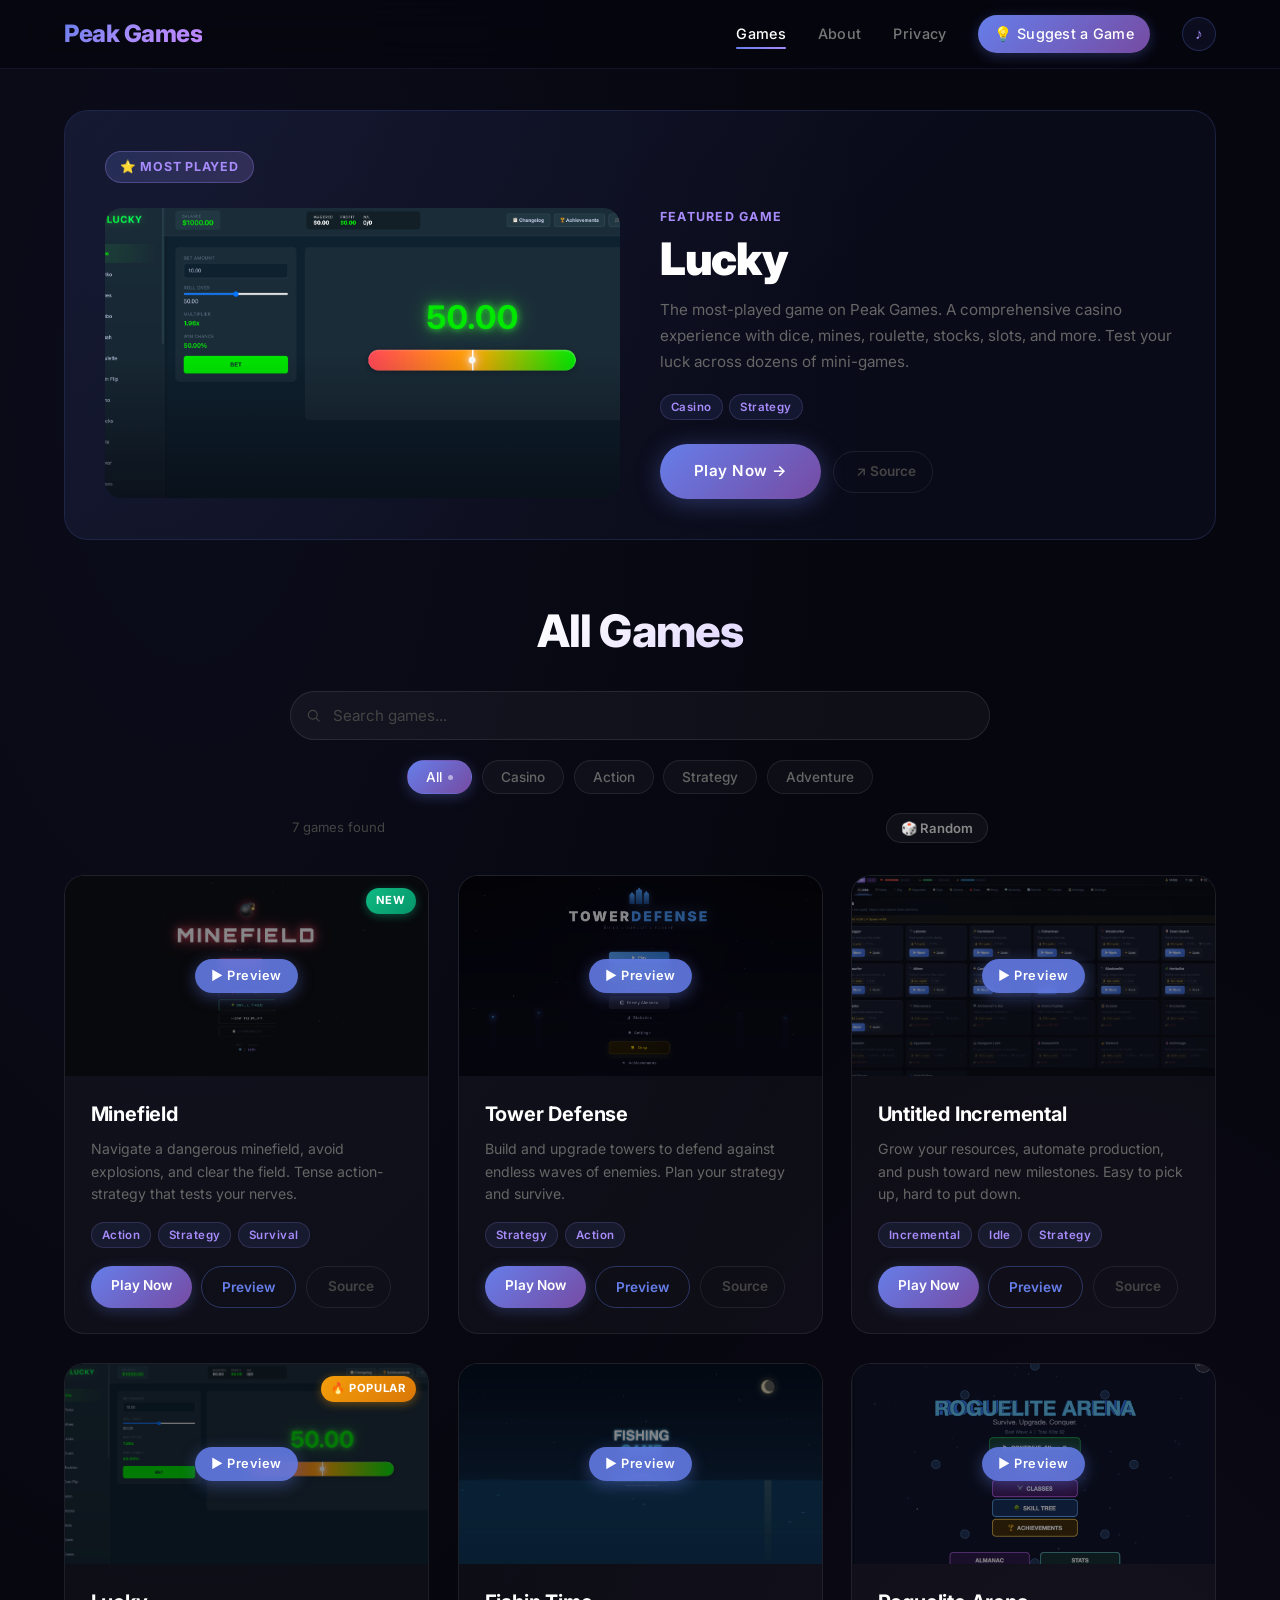
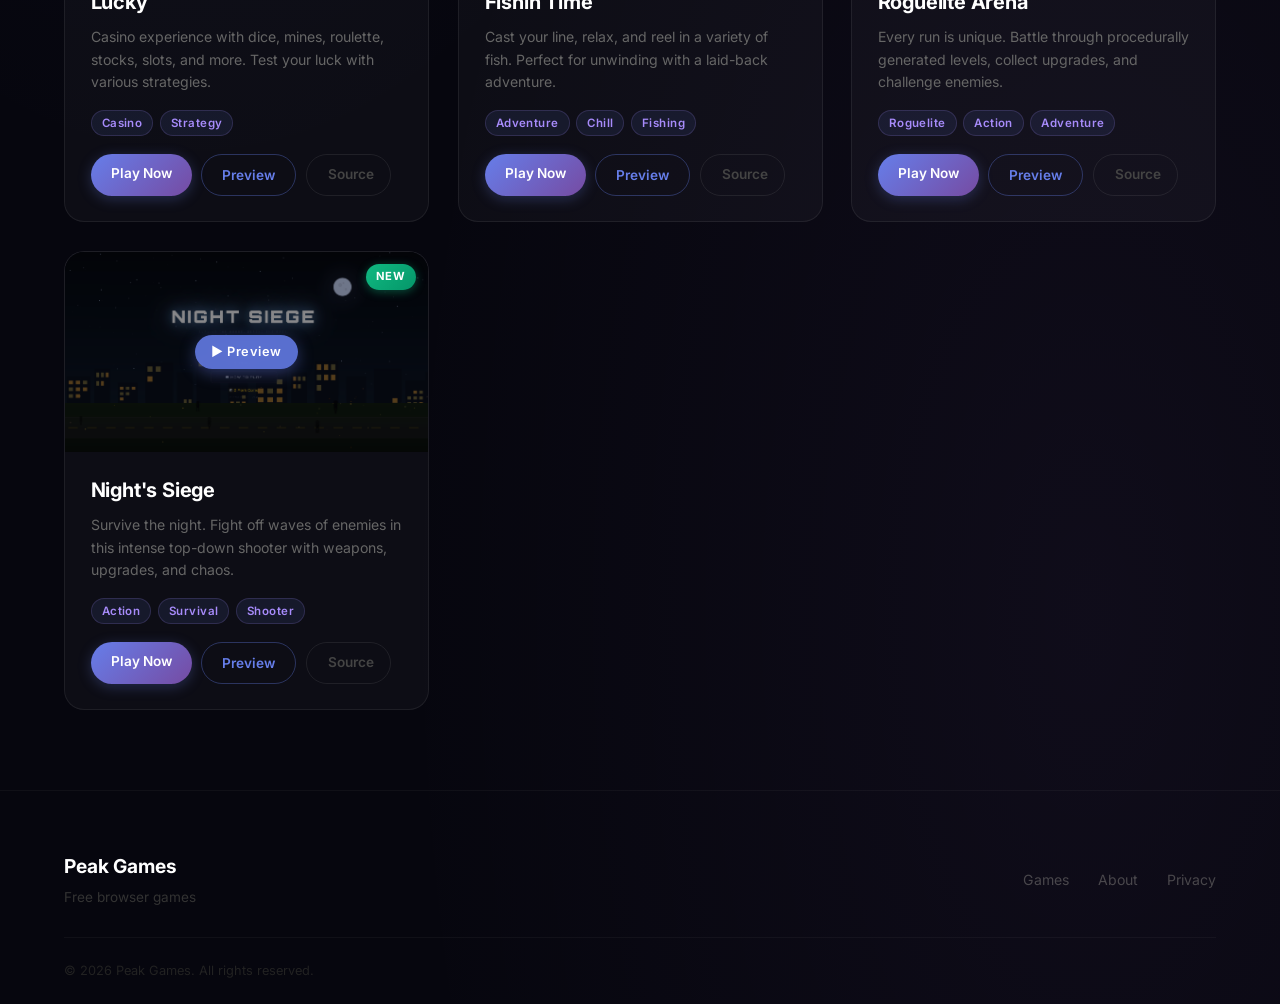
==== commit 3a336d96: "Suggest a game page, mod panel, live player counts, Night's Siege, UI updates" ====
--- a/games.html
+++ b/games.html
@@ -28,6 +28,7 @@
                 <a href="games.html" class="active">Games</a>
                 <a href="index.html#about">About</a>
                 <a href="index.html#privacy">Privacy</a>
+                <a href="suggest.html" class="nav-suggest">💡 Suggest a Game</a>
                 <button class="music-toggle" id="musicToggle" title="Toggle Music">♪</button>
             </div>
             <button class="nav-hamburger" id="navHamburger" aria-label="Menu">
@@ -39,6 +40,7 @@
             <a href="games.html">Games</a>
             <a href="index.html#about">About</a>
             <a href="index.html#privacy">Privacy</a>
+            <a href="suggest.html" class="nav-suggest nav-suggest--mobile">💡 Suggest a Game</a>
         </div>
     </nav>
 
--- a/styles.css
+++ b/styles.css
@@ -1766,3 +1766,493 @@
     .hero-stats { gap: 1rem; }
     .hero-stat-num { font-size: 1.3rem; }
 }
+
+/* ════════════════════════════════════════════
+   SUGGEST A GAME + MOD PANEL
+   ════════════════════════════════════════════ */
+
+/* ── Suggest button in navbar ── */
+.nav-suggest {
+    display: inline-flex; align-items: center; gap: 0.4rem;
+    padding: 7px 16px;
+    background: linear-gradient(135deg, var(--purple), var(--deep));
+    color: #fff !important; border: none; border-radius: 50px;
+    font-family: 'Inter', sans-serif; font-size: 0.82rem; font-weight: 600;
+    cursor: pointer; letter-spacing: 0.02em;
+    box-shadow: 0 3px 14px rgba(102,126,234,0.3);
+    transition: transform 0.2s ease, box-shadow 0.2s ease;
+    white-space: nowrap; text-decoration: none;
+}
+
+.nav-suggest:hover {
+    transform: translateY(-2px);
+    box-shadow: 0 6px 20px rgba(102,126,234,0.5);
+    color: #fff !important;
+}
+
+/* Kill the underline animation inherited from .nav-links a */
+.nav-links .nav-suggest::after { display: none !important; }
+
+.nav-suggest--mobile {
+    margin-top: 0.5rem; width: 100%;
+    justify-content: center; border-radius: 10px;
+    padding: 10px 16px; font-size: 0.9rem;
+}
+
+/* Remove old FAB styles */
+.suggest-fab { display: none; }
+
+/* ── Modal Backdrop ── */
+.modal-backdrop {
+    position: fixed; inset: 0; z-index: 2000;
+    background: rgba(0,0,0,0.82);
+    display: flex; align-items: center; justify-content: center;
+    padding: 1rem;
+    opacity: 0; pointer-events: none;
+    transition: opacity 0.2s ease;
+}
+
+.modal-backdrop.open {
+    opacity: 1; pointer-events: all;
+}
+
+/* ── Modal Base ── */
+.modal {
+    position: relative;
+    background: #0d0d1f;
+    border: 1px solid rgba(102,126,234,0.2);
+    border-radius: 20px;
+    width: 100%; max-height: 90vh; overflow-y: auto;
+    transform: translateY(16px) scale(0.98);
+    transition: transform 0.25s cubic-bezier(0.16,1,0.3,1);
+    box-shadow: 0 32px 80px rgba(0,0,0,0.6);
+    z-index: 1;
+}
+
+.modal-backdrop.open .modal {
+    transform: translateY(0) scale(1);
+}
+
+.suggest-modal   { max-width: 620px; }
+.mod-auth-modal  { max-width: 380px; }
+.mod-panel-modal { max-width: 760px; }
+.mod-detail-modal{ max-width: 600px; }
+
+.modal-header {
+    display: flex; justify-content: space-between; align-items: flex-start;
+    padding: 1.6rem 1.8rem 0;
+}
+
+.modal-eyebrow {
+    font-size: 0.72rem; font-weight: 700; letter-spacing: 0.1em;
+    text-transform: uppercase; color: var(--violet); margin-bottom: 0.3rem;
+}
+
+.modal-title {
+    font-size: 1.4rem; font-weight: 800; color: #fff;
+    letter-spacing: -0.02em; margin: 0;
+}
+
+.modal-close {
+    background: rgba(255,255,255,0.06); border: 1px solid rgba(255,255,255,0.08);
+    color: #666; width: 32px; height: 32px; border-radius: 50%;
+    font-size: 0.8rem; cursor: pointer; flex-shrink: 0;
+    display: flex; align-items: center; justify-content: center;
+    transition: all 0.2s ease; font-family: 'Inter', sans-serif;
+}
+
+.modal-close:hover { background: rgba(255,255,255,0.12); color: #fff; }
+
+.modal-body { padding: 1.4rem 1.8rem 1.8rem; }
+
+/* ── Form Elements ── */
+.form-row { display: grid; grid-template-columns: 1fr 1fr; gap: 1rem; }
+
+.form-group { display: flex; flex-direction: column; gap: 0.4rem; margin-bottom: 1rem; }
+
+.form-label {
+    font-size: 0.82rem; font-weight: 600; color: #aaa;
+    letter-spacing: 0.02em;
+}
+
+.form-required { color: var(--violet); }
+.form-muted { color: #444; font-weight: 400; }
+
+.form-input {
+    background: rgba(255,255,255,0.04);
+    border: 1px solid rgba(255,255,255,0.08);
+    border-radius: 10px; color: #fff;
+    padding: 10px 14px; font-size: 0.9rem;
+    font-family: 'Inter', sans-serif;
+    transition: border-color 0.2s ease, background 0.2s ease;
+    width: 100%;
+}
+
+.form-input:focus {
+    outline: none;
+    border-color: rgba(102,126,234,0.5);
+    background: rgba(102,126,234,0.05);
+}
+
+.form-input::placeholder { color: #333; }
+
+.form-select { cursor: pointer; }
+.form-select option { background: #0d0d1f; }
+
+.form-textarea { resize: vertical; min-height: 80px; }
+
+.form-hint {
+    font-size: 0.72rem; color: #333; text-align: right; margin-top: 2px;
+}
+
+/* ── Canvas / Sketch ── */
+.canvas-toolbar {
+    display: flex; align-items: center; gap: 0.6rem;
+    flex-wrap: wrap; margin-bottom: 0.6rem;
+}
+
+.canvas-colors { display: flex; gap: 0.4rem; }
+
+.canvas-color {
+    width: 22px; height: 22px; border-radius: 50%;
+    border: 2px solid transparent; cursor: pointer;
+    transition: transform 0.15s ease, border-color 0.15s ease;
+    flex-shrink: 0;
+}
+
+.canvas-color:hover { transform: scale(1.2); }
+.canvas-color.active { border-color: #fff; transform: scale(1.15); }
+
+.canvas-sizes { display: flex; gap: 0.3rem; }
+
+.canvas-size {
+    width: 28px; height: 28px; border-radius: 6px;
+    background: rgba(255,255,255,0.04);
+    border: 1px solid rgba(255,255,255,0.1);
+    color: #888; font-size: 0.72rem; font-weight: 700;
+    font-family: 'Inter', sans-serif; cursor: pointer;
+    transition: all 0.15s ease;
+}
+
+.canvas-size.active, .canvas-size:hover {
+    background: rgba(102,126,234,0.15);
+    border-color: var(--purple); color: #fff;
+}
+
+.canvas-eraser, .canvas-clear {
+    background: rgba(255,255,255,0.04);
+    border: 1px solid rgba(255,255,255,0.08);
+    color: #666; border-radius: 6px;
+    padding: 4px 10px; font-size: 0.75rem; font-weight: 600;
+    font-family: 'Inter', sans-serif; cursor: pointer;
+    transition: all 0.15s ease;
+}
+
+.canvas-eraser:hover, .canvas-clear:hover {
+    background: rgba(255,255,255,0.08); color: #ccc;
+}
+
+.canvas-eraser.active {
+    background: rgba(239,68,68,0.15);
+    border-color: rgba(239,68,68,0.4); color: #ef4444;
+}
+
+.sketch-canvas {
+    width: 100%; height: 200px;
+    background: #080814;
+    border: 1px solid rgba(255,255,255,0.07);
+    border-radius: 10px; cursor: crosshair; display: block;
+    touch-action: none;
+}
+
+/* ── Submit / Errors ── */
+.suggest-spam-note {
+    font-size: 0.78rem; color: #333; margin-bottom: 0.8rem;
+}
+
+.suggest-error {
+    font-size: 0.82rem; color: #ef4444;
+    min-height: 1.2rem; margin-bottom: 0.6rem;
+}
+
+.btn-submit {
+    width: 100%; padding: 12px;
+    background: linear-gradient(135deg, var(--purple), var(--deep));
+    color: #fff; border: none; border-radius: 10px;
+    font-family: 'Inter', sans-serif; font-size: 0.92rem; font-weight: 700;
+    cursor: pointer; letter-spacing: 0.02em;
+    transition: transform 0.2s ease, box-shadow 0.2s ease;
+    box-shadow: 0 4px 18px rgba(102,126,234,0.3);
+}
+
+.btn-submit:hover {
+    transform: translateY(-2px);
+    box-shadow: 0 8px 28px rgba(102,126,234,0.5);
+}
+
+.btn-submit:disabled {
+    opacity: 0.5; cursor: not-allowed; transform: none;
+}
+
+/* ── Success State ── */
+.suggest-success {
+    text-align: center; padding: 2rem 1rem;
+}
+
+.success-icon { font-size: 3rem; margin-bottom: 1rem; }
+.suggest-success h3 { color: #fff; font-size: 1.2rem; margin-bottom: 0.5rem; }
+.suggest-success p { color: #555; font-size: 0.9rem; }
+
+/* ── Mod Auth ── */
+.mod-auth-hint { color: #555; font-size: 0.9rem; margin-bottom: 1rem; }
+
+/* ── Mod Panel Tabs ── */
+.mod-tabs {
+    display: flex; gap: 0.5rem; margin-bottom: 1.4rem;
+    border-bottom: 1px solid rgba(255,255,255,0.06);
+    padding-bottom: 0;
+}
+
+.mod-tab {
+    background: none; border: none; border-bottom: 2px solid transparent;
+    color: #555; font-family: 'Inter', sans-serif;
+    font-size: 0.88rem; font-weight: 600; padding: 0.5rem 1rem 0.7rem;
+    cursor: pointer; transition: all 0.2s ease;
+    display: flex; align-items: center; gap: 0.5rem;
+    margin-bottom: -1px;
+}
+
+.mod-tab:hover { color: #aaa; }
+
+.mod-tab.active {
+    color: #fff; border-bottom-color: var(--purple);
+}
+
+.mod-tab-count {
+    background: rgba(102,126,234,0.15);
+    color: var(--violet); font-size: 0.72rem; font-weight: 700;
+    padding: 1px 7px; border-radius: 50px;
+}
+
+/* ── Mod List ── */
+.mod-list { display: flex; flex-direction: column; gap: 0.8rem; }
+
+.mod-empty { color: #333; font-size: 0.88rem; text-align: center; padding: 2rem; }
+
+.mod-card {
+    background: rgba(255,255,255,0.02);
+    border: 1px solid rgba(255,255,255,0.06);
+    border-radius: 12px; padding: 1.1rem 1.3rem;
+    display: flex; align-items: flex-start; gap: 1rem;
+}
+
+.mod-card-info { flex: 1; min-width: 0; }
+
+.mod-card-name {
+    font-size: 1rem; font-weight: 700; color: #fff;
+    margin-bottom: 0.2rem;
+}
+
+.mod-card-meta {
+    font-size: 0.78rem; color: #444;
+    display: flex; gap: 0.8rem; flex-wrap: wrap; margin-bottom: 0.4rem;
+}
+
+.mod-card-desc {
+    font-size: 0.83rem; color: #555; line-height: 1.5;
+    white-space: nowrap; overflow: hidden; text-overflow: ellipsis;
+}
+
+.mod-card-actions { display: flex; gap: 0.5rem; flex-shrink: 0; }
+
+.mod-btn {
+    padding: 6px 14px; border-radius: 8px;
+    font-family: 'Inter', sans-serif; font-size: 0.78rem; font-weight: 700;
+    cursor: pointer; border: none; transition: all 0.2s ease;
+}
+
+.mod-btn-accept {
+    background: rgba(16,185,129,0.15);
+    color: #10b981; border: 1px solid rgba(16,185,129,0.3);
+}
+
+.mod-btn-accept:hover {
+    background: rgba(16,185,129,0.25);
+    box-shadow: 0 0 12px rgba(16,185,129,0.2);
+}
+
+.mod-btn-reject {
+    background: rgba(239,68,68,0.1);
+    color: #ef4444; border: 1px solid rgba(239,68,68,0.25);
+}
+
+.mod-btn-reject:hover {
+    background: rgba(239,68,68,0.2);
+}
+
+.mod-btn-view {
+    background: rgba(102,126,234,0.12);
+    color: var(--violet); border: 1px solid rgba(102,126,234,0.25);
+}
+
+.mod-btn-view:hover { background: rgba(102,126,234,0.22); }
+
+/* ── Mod Detail ── */
+.mod-detail-field { margin-bottom: 1.2rem; }
+
+.mod-detail-label {
+    font-size: 0.72rem; font-weight: 700; color: #444;
+    letter-spacing: 0.08em; text-transform: uppercase; margin-bottom: 0.4rem;
+}
+
+.mod-detail-value {
+    font-size: 0.92rem; color: #ccc; line-height: 1.6;
+}
+
+.mod-detail-value a { color: var(--violet); }
+
+.mod-detail-canvas {
+    width: 100%; border-radius: 10px;
+    border: 1px solid rgba(255,255,255,0.07);
+    display: block; background: #080814;
+}
+
+.mod-detail-actions {
+    display: flex; gap: 0.6rem; margin-top: 1.4rem;
+    padding-top: 1.2rem;
+    border-top: 1px solid rgba(255,255,255,0.06);
+}
+
+/* ── Responsive ── */
+@media (max-width: 480px) {
+    .form-row { grid-template-columns: 1fr; }
+    .suggest-fab-label { display: none; }
+    .suggest-fab { padding: 14px; border-radius: 50%; }
+    .mod-card { flex-direction: column; }
+    .mod-card-actions { width: 100%; }
+}
+
+/* ════════════════════════════════════════════
+   SUGGEST PAGE
+   ════════════════════════════════════════════ */
+
+.suggest-page {
+    min-height: 100vh;
+    padding: 110px 0 80px;
+    background: var(--bg);
+    position: relative;
+}
+
+.suggest-page::before {
+    content: ''; position: fixed; inset: 0; pointer-events: none; z-index: 0;
+    background:
+        radial-gradient(ellipse at 20% 20%, rgba(102,126,234,0.07) 0%, transparent 50%),
+        radial-gradient(ellipse at 80% 80%, rgba(192,132,252,0.05) 0%, transparent 50%);
+}
+
+.suggest-page-inner {
+    max-width: 1000px; margin: 0 auto;
+    position: relative; z-index: 1;
+}
+
+.suggest-page-header {
+    text-align: center; margin-bottom: 3rem;
+}
+
+.suggest-page-title {
+    font-size: 2.8rem; font-weight: 900; color: #fff;
+    letter-spacing: -0.03em; line-height: 1.1; margin-bottom: 0.8rem;
+}
+
+.suggest-page-sub {
+    font-size: 1rem; color: #888; max-width: 500px;
+    margin: 0 auto; line-height: 1.7;
+}
+
+.suggest-form-grid {
+    display: grid; grid-template-columns: 1fr 1fr;
+    gap: 2.5rem; align-items: start;
+}
+
+.suggest-form-left {
+    display: flex; flex-direction: column; gap: 0;
+}
+
+.suggest-form-right {
+    display: flex; flex-direction: column; gap: 0.6rem;
+    position: sticky; top: 90px;
+}
+
+/* Override form-label color for suggest page */
+.suggest-page .form-label,
+.suggest-page .form-hint,
+.suggest-page .suggest-spam-note,
+.suggest-page .suggest-canvas-hint {
+    color: #aaa;
+}
+
+.suggest-page .form-input {
+    color: #fff;
+}
+
+.suggest-page .form-input::placeholder {
+    color: #444;
+}
+
+.suggest-canvas-hint {
+    font-size: 0.82rem; margin: 0;
+}
+
+.sketch-canvas--large {
+    width: 100% !important;
+    height: 340px !important;
+    display: block;
+}
+
+.active-suggest {
+    background: linear-gradient(135deg, var(--purple), var(--deep)) !important;
+    color: #fff !important;
+    padding: 7px 16px;
+    border-radius: 50px;
+    font-weight: 600 !important;
+    font-size: 0.82rem;
+    text-decoration: none;
+    box-shadow: 0 3px 14px rgba(102,126,234,0.3);
+    transition: transform 0.2s ease, box-shadow 0.2s ease;
+}
+
+.active-suggest:hover {
+    transform: translateY(-2px) !important;
+    box-shadow: 0 6px 20px rgba(102,126,234,0.5) !important;
+}
+
+.active-suggest::after { display: none !important; }
+
+@media (max-width: 768px) {
+    .suggest-form-grid { grid-template-columns: 1fr; }
+    .suggest-page-title { font-size: 2rem; }
+    .sketch-canvas--large { height: 220px !important; }
+    .suggest-form-right { position: static; }
+}
+
+/* ── Mod Tools Tab ── */
+.mod-tools-section {
+    padding: 1.4rem;
+    background: rgba(255,255,255,0.02);
+    border: 1px solid rgba(255,255,255,0.06);
+    border-radius: 12px;
+}
+
+.mod-tools-title {
+    font-size: 0.88rem; font-weight: 700; color: #ddd;
+    margin-bottom: 0.4rem;
+}
+
+.mod-tools-desc {
+    font-size: 0.82rem; color: #555; margin-bottom: 0.8rem; line-height: 1.5;
+}
+
+.mod-tools-status {
+    font-size: 0.82rem; font-weight: 600;
+    margin-bottom: 0.8rem; min-height: 1.2rem;
+}
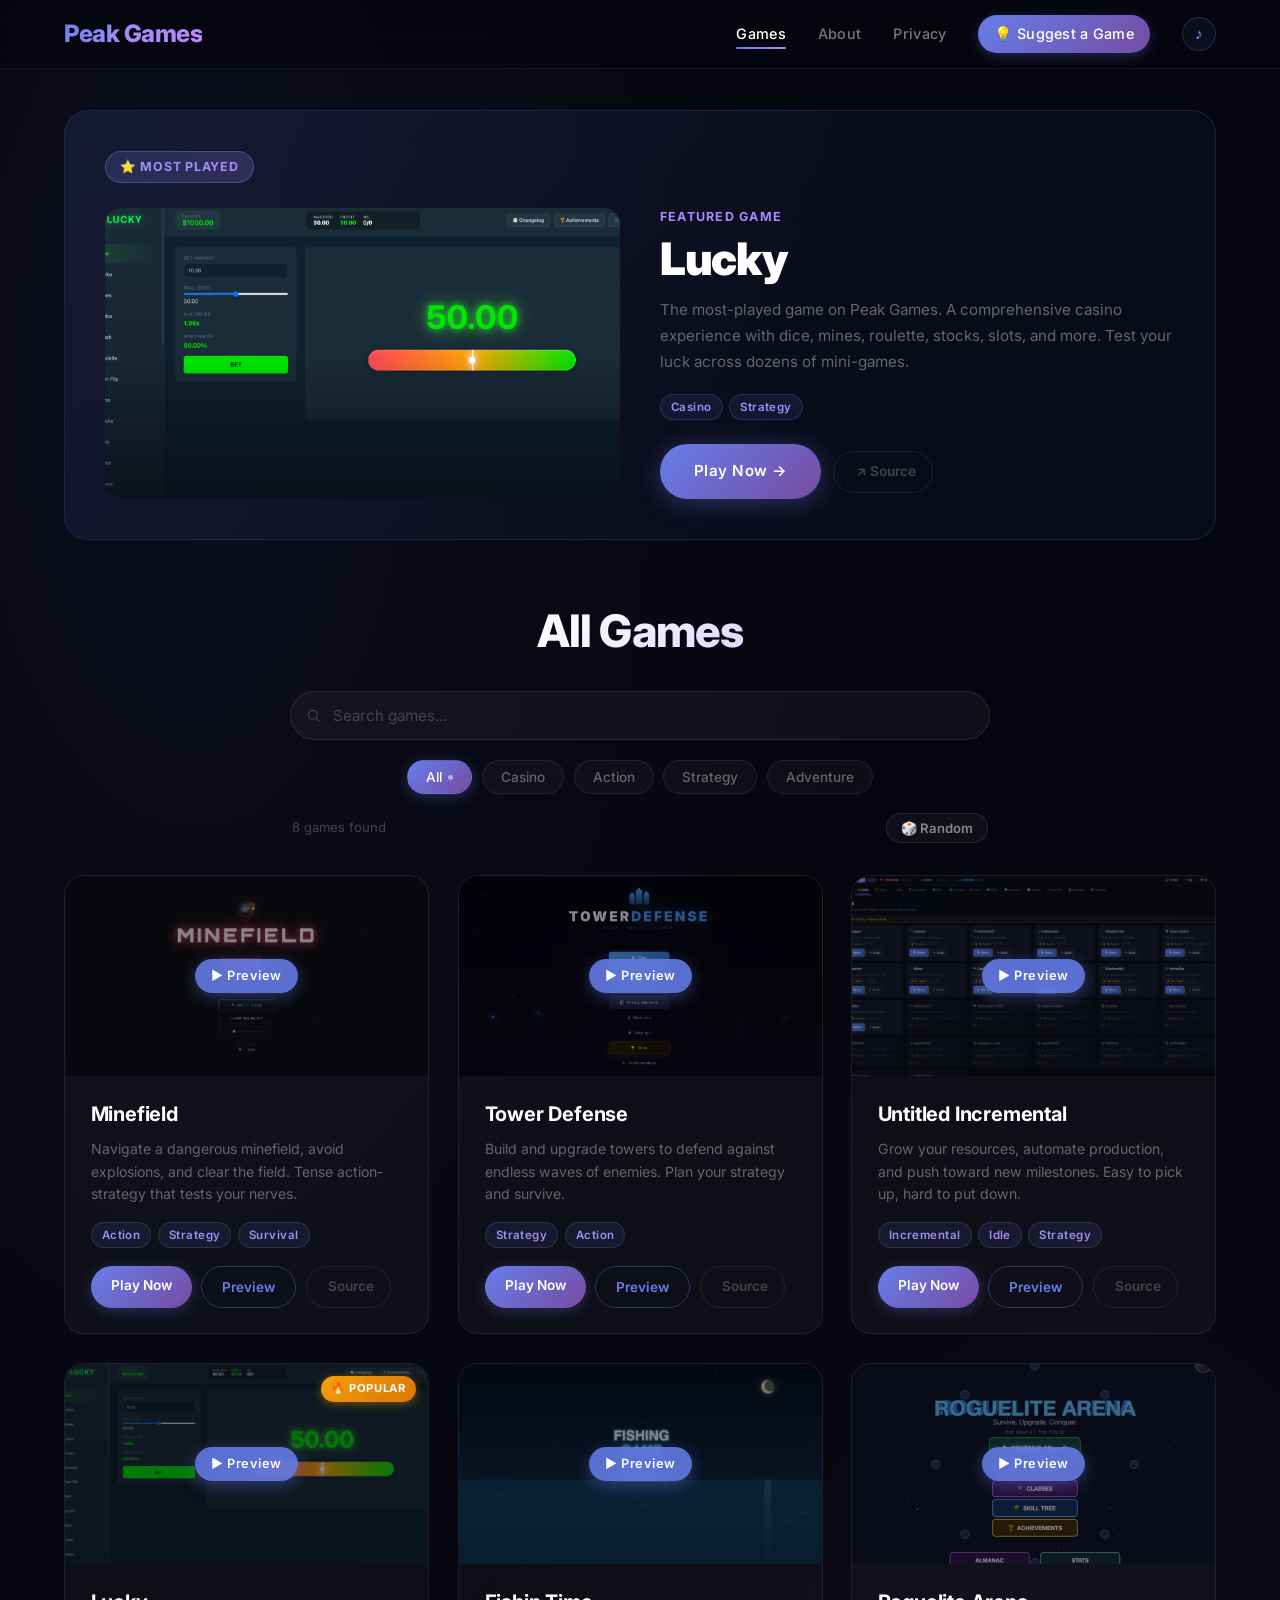
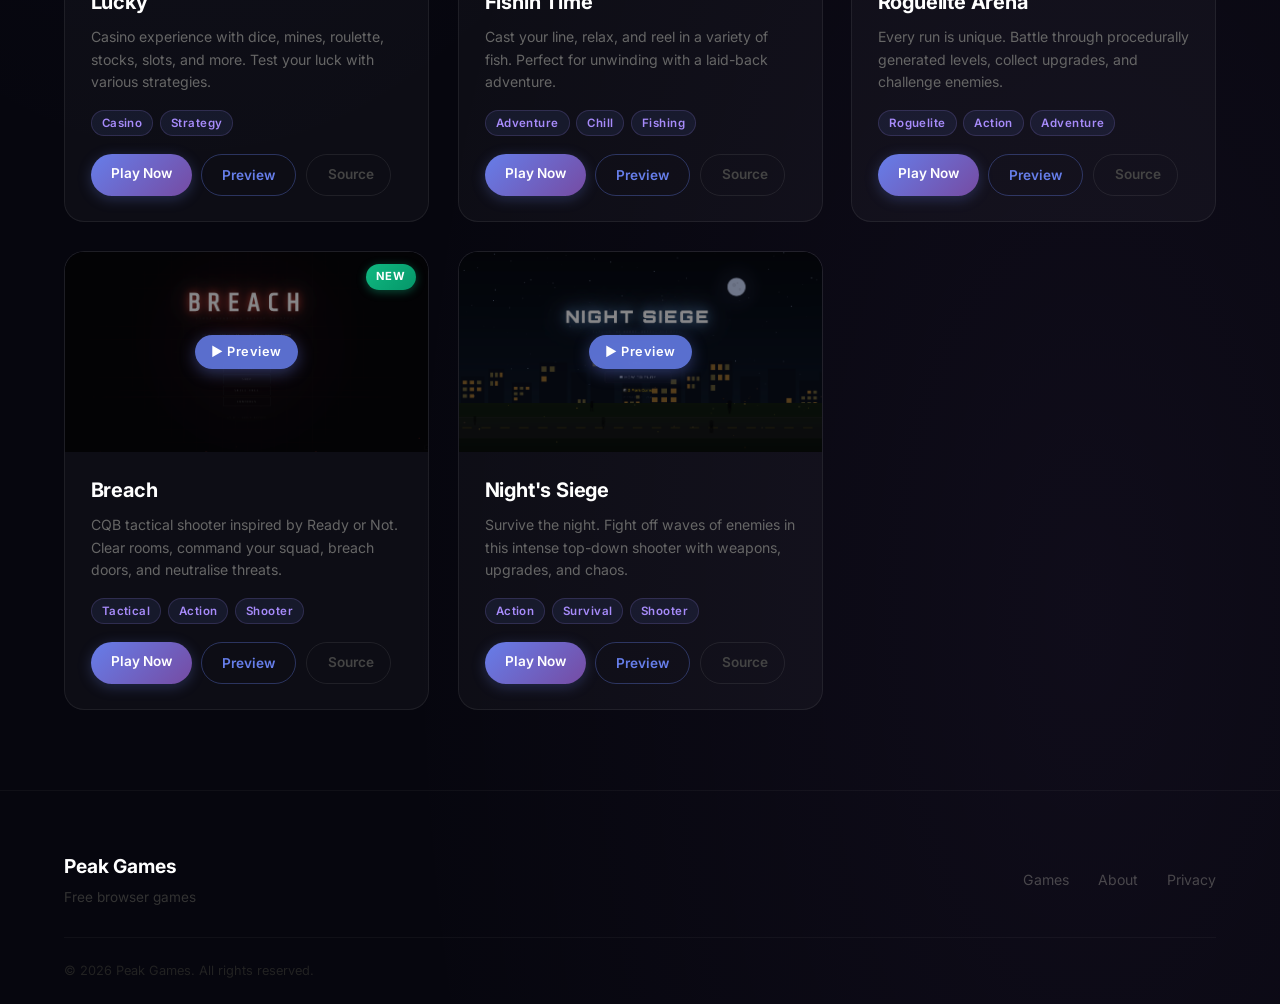
==== commit 16dc79a9: "Suggest a game page, mod panel, live player counts, Night's Siege, UI updates" ====
--- a/games.html
+++ b/games.html
@@ -95,7 +95,7 @@
                         <button class="category-btn" data-category="adventure">Adventure</button>
                     </div>
                     <div class="search-results-info">
-                        <span id="resultsCount">7 games</span>
+                        <span id="resultsCount">8 games</span>
                         <div style="display:flex;gap:0.8rem;align-items:center">
                             <button id="randomGame" class="btn-random">🎲 Random</button>
                             <button id="clearSearch" class="clear-search" style="display:none">Clear</button>
@@ -106,7 +106,6 @@
 
             <div class="games-grid">
                 <div class="game-card" data-category="action strategy" data-title="Minefield" data-description="minefield action strategy game navigate through mines survive and clear the field">
-                    <div class="card-badge card-badge-new">NEW</div>
                     <div class="game-preview" data-src="https://amongusman173-hub.github.io/PeakGames-MineField/">
                         <img class="preview-thumb" src="images/MineField.png" alt="Minefield">
                         <div class="preview-overlay"><span class="preview-hint">▶ Preview</span></div>
@@ -237,8 +236,30 @@
                     </div>
                 </div>
 
+                <div class="game-card" data-category="action tactical" data-title="Breach" data-description="cqb tactical shooter clear rooms command squad breach doors close quarters battle">
+                    <div class="card-badge card-badge-new">NEW</div>
+                    <div class="game-preview" data-src="https://amongusman173-hub.github.io/PeakGames-Breach/">
+                        <img class="preview-thumb" src="images/Breach.png" alt="Breach">
+                        <div class="preview-overlay"><span class="preview-hint">▶ Preview</span></div>
+                        <iframe title="Breach Preview" style="display:none"></iframe>
+                    </div>
+                    <div class="game-info">
+                        <h3>Breach <span class="player-count" data-game="breach"></span></h3>
+                        <p>CQB tactical shooter inspired by Ready or Not. Clear rooms, command your squad, breach doors, and neutralise threats.</p>
+                        <div class="game-features">
+                            <span class="feature-tag">Tactical</span>
+                            <span class="feature-tag">Action</span>
+                            <span class="feature-tag">Shooter</span>
+                        </div>
+                        <div class="game-actions">
+                            <a href="https://amongusman173-hub.github.io/PeakGames-Breach/" target="_blank" class="btn-play" data-game="breach">Play Now</a>
+                            <button class="btn-preview" onclick="togglePreview(event)">Preview</button>
+                            <a href="https://github.com/amongusman173-hub/PeakGames-Breach" target="_blank" class="btn-source">Source</a>
+                        </div>
+                    </div>
+                </div>
+
                 <div class="game-card" data-category="action survival" data-title="Night's Siege" data-description="top down shooter survive the night fight off waves of enemies action survival game">
-                    <div class="card-badge card-badge-new">NEW</div>
                     <div class="game-preview" data-src="https://amongusman173-hub.github.io/PeakGames-Nights-Siege/">
                         <img class="preview-thumb" src="images/Night Siege.png" alt="Night's Siege">
                         <div class="preview-overlay"><span class="preview-hint">▶ Preview</span></div>
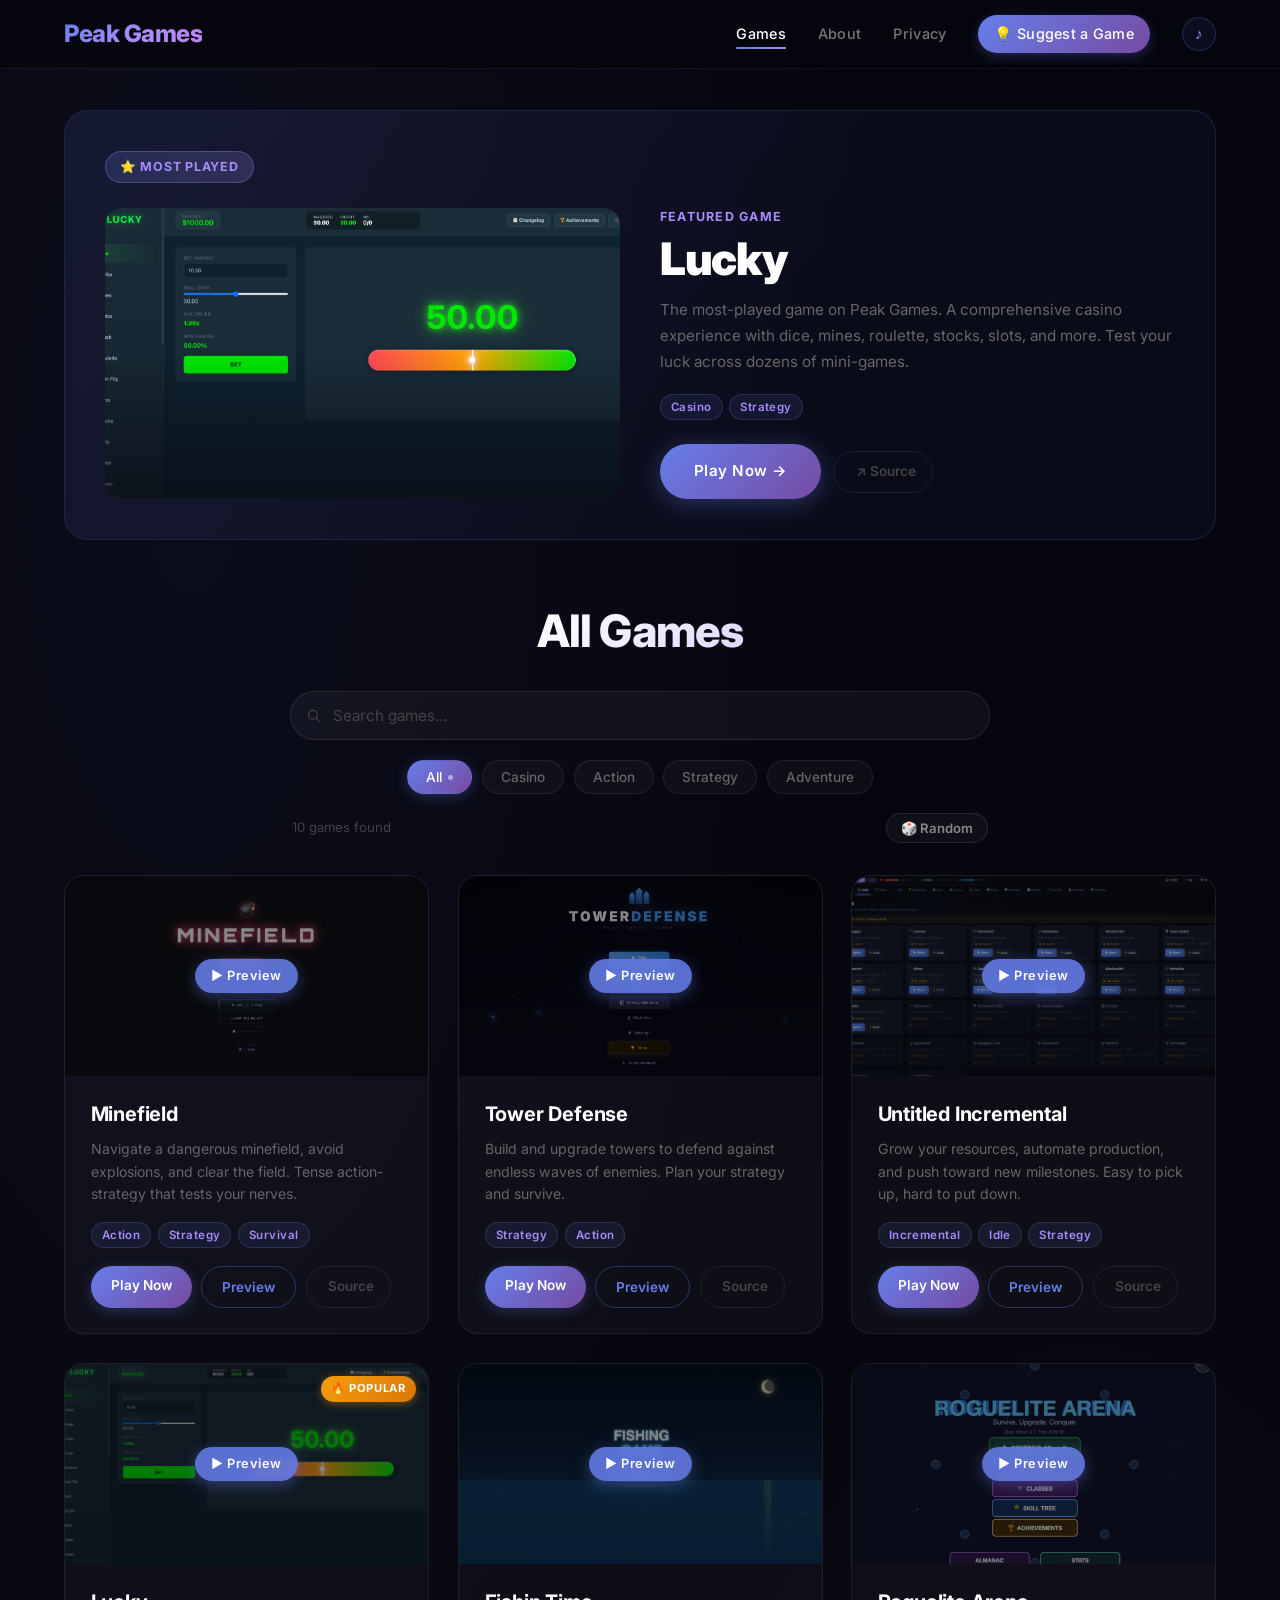
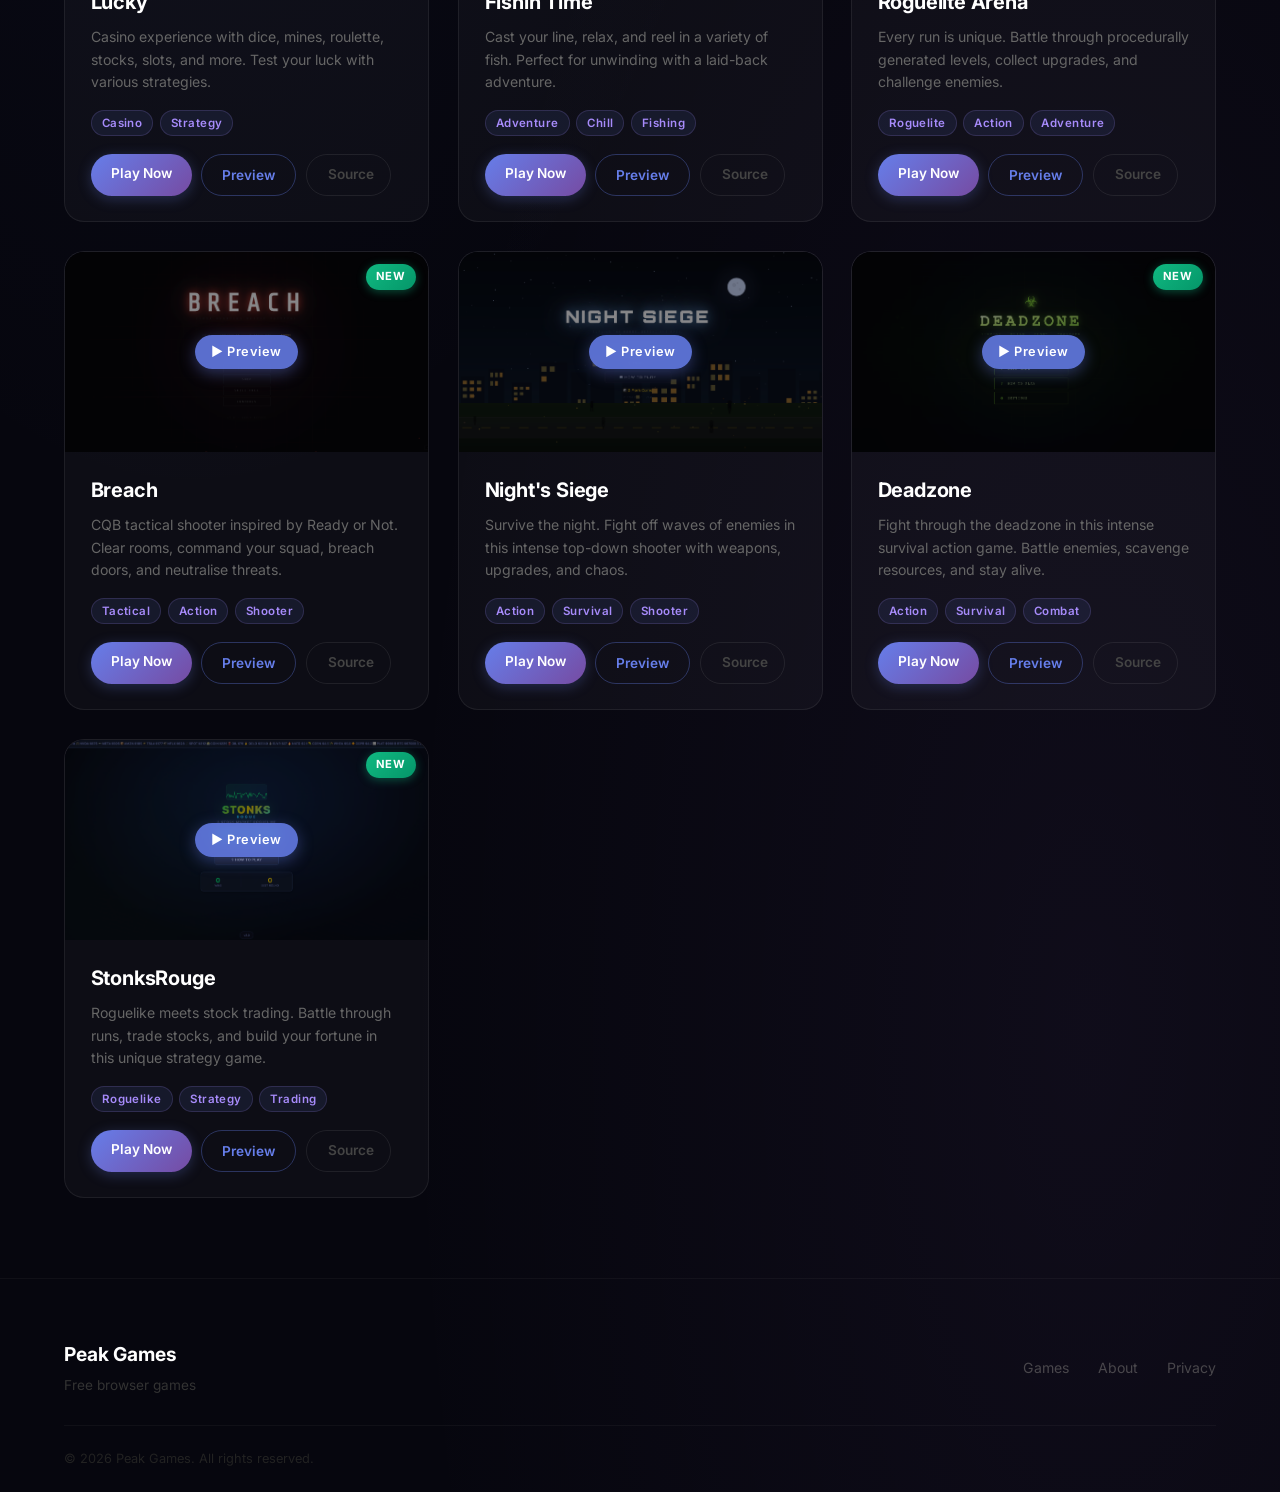
==== commit 26bd6ba7: "NEW GAMES :D" ====
--- a/games.html
+++ b/games.html
@@ -95,7 +95,7 @@
                         <button class="category-btn" data-category="adventure">Adventure</button>
                     </div>
                     <div class="search-results-info">
-                        <span id="resultsCount">8 games</span>
+                        <span id="resultsCount">10 games</span>
                         <div style="display:flex;gap:0.8rem;align-items:center">
                             <button id="randomGame" class="btn-random">🎲 Random</button>
                             <button id="clearSearch" class="clear-search" style="display:none">Clear</button>
@@ -277,6 +277,52 @@
                             <a href="https://amongusman173-hub.github.io/PeakGames-Nights-Siege/" target="_blank" class="btn-play" data-game="nightssiege">Play Now</a>
                             <button class="btn-preview" onclick="togglePreview(event)">Preview</button>
                             <a href="https://github.com/amongusman173-hub/PeakGames-Nights-Siege" target="_blank" class="btn-source">Source</a>
+                        </div>
+                    </div>
+                </div>
+
+                <div class="game-card" data-category="action survival" data-title="Deadzone" data-description="intense survival action game fight through the deadzone battle enemies and survive">
+                    <div class="card-badge card-badge-new">NEW</div>
+                    <div class="game-preview" data-src="https://amongusman173-hub.github.io/PeakGames-Deadzone/">
+                        <img class="preview-thumb" src="images/Deadzone.png" alt="Deadzone">
+                        <div class="preview-overlay"><span class="preview-hint">▶ Preview</span></div>
+                        <iframe title="Deadzone Preview" style="display:none"></iframe>
+                    </div>
+                    <div class="game-info">
+                        <h3>Deadzone <span class="player-count" data-game="deadzone"></span></h3>
+                        <p>Fight through the deadzone in this intense survival action game. Battle enemies, scavenge resources, and stay alive.</p>
+                        <div class="game-features">
+                            <span class="feature-tag">Action</span>
+                            <span class="feature-tag">Survival</span>
+                            <span class="feature-tag">Combat</span>
+                        </div>
+                        <div class="game-actions">
+                            <a href="https://amongusman173-hub.github.io/PeakGames-Deadzone/" target="_blank" class="btn-play" data-game="deadzone">Play Now</a>
+                            <button class="btn-preview" onclick="togglePreview(event)">Preview</button>
+                            <a href="https://github.com/amongusman173-hub/PeakGames-Deadzone" target="_blank" class="btn-source">Source</a>
+                        </div>
+                    </div>
+                </div>
+
+                <div class="game-card" data-category="strategy action" data-title="StonksRouge" data-description="roguelike strategy game trade stocks battle through runs and build your fortune">
+                    <div class="card-badge card-badge-new">NEW</div>
+                    <div class="game-preview" data-src="https://amongusman173-hub.github.io/PeakGames-StonksRouge/">
+                        <img class="preview-thumb" src="images/StonksRouge.png" alt="StonksRouge">
+                        <div class="preview-overlay"><span class="preview-hint">▶ Preview</span></div>
+                        <iframe title="StonksRouge Preview" style="display:none"></iframe>
+                    </div>
+                    <div class="game-info">
+                        <h3>StonksRouge <span class="player-count" data-game="stonksrouge"></span></h3>
+                        <p>Roguelike meets stock trading. Battle through runs, trade stocks, and build your fortune in this unique strategy game.</p>
+                        <div class="game-features">
+                            <span class="feature-tag">Roguelike</span>
+                            <span class="feature-tag">Strategy</span>
+                            <span class="feature-tag">Trading</span>
+                        </div>
+                        <div class="game-actions">
+                            <a href="https://amongusman173-hub.github.io/PeakGames-StonksRouge/" target="_blank" class="btn-play" data-game="stonksrouge">Play Now</a>
+                            <button class="btn-preview" onclick="togglePreview(event)">Preview</button>
+                            <a href="https://github.com/amongusman173-hub/PeakGames-StonksRouge" target="_blank" class="btn-source">Source</a>
                         </div>
                     </div>
                 </div>
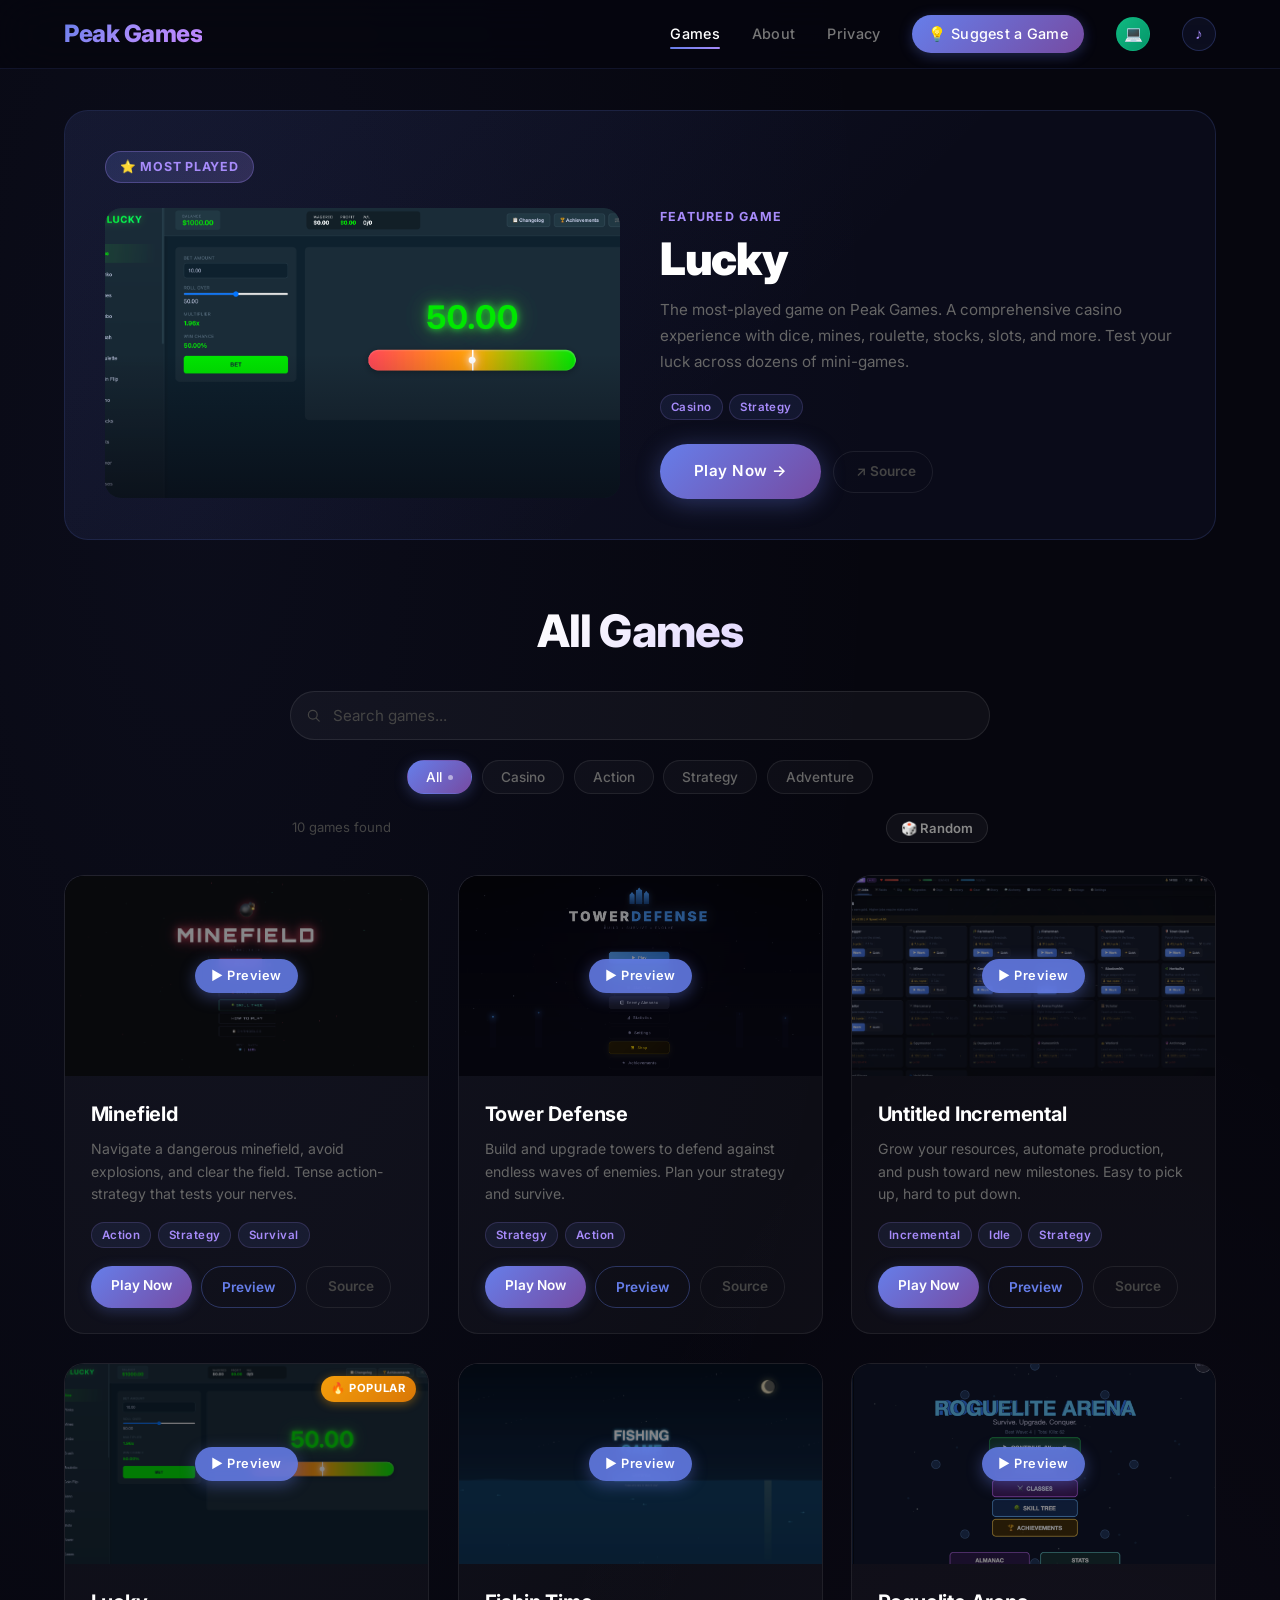
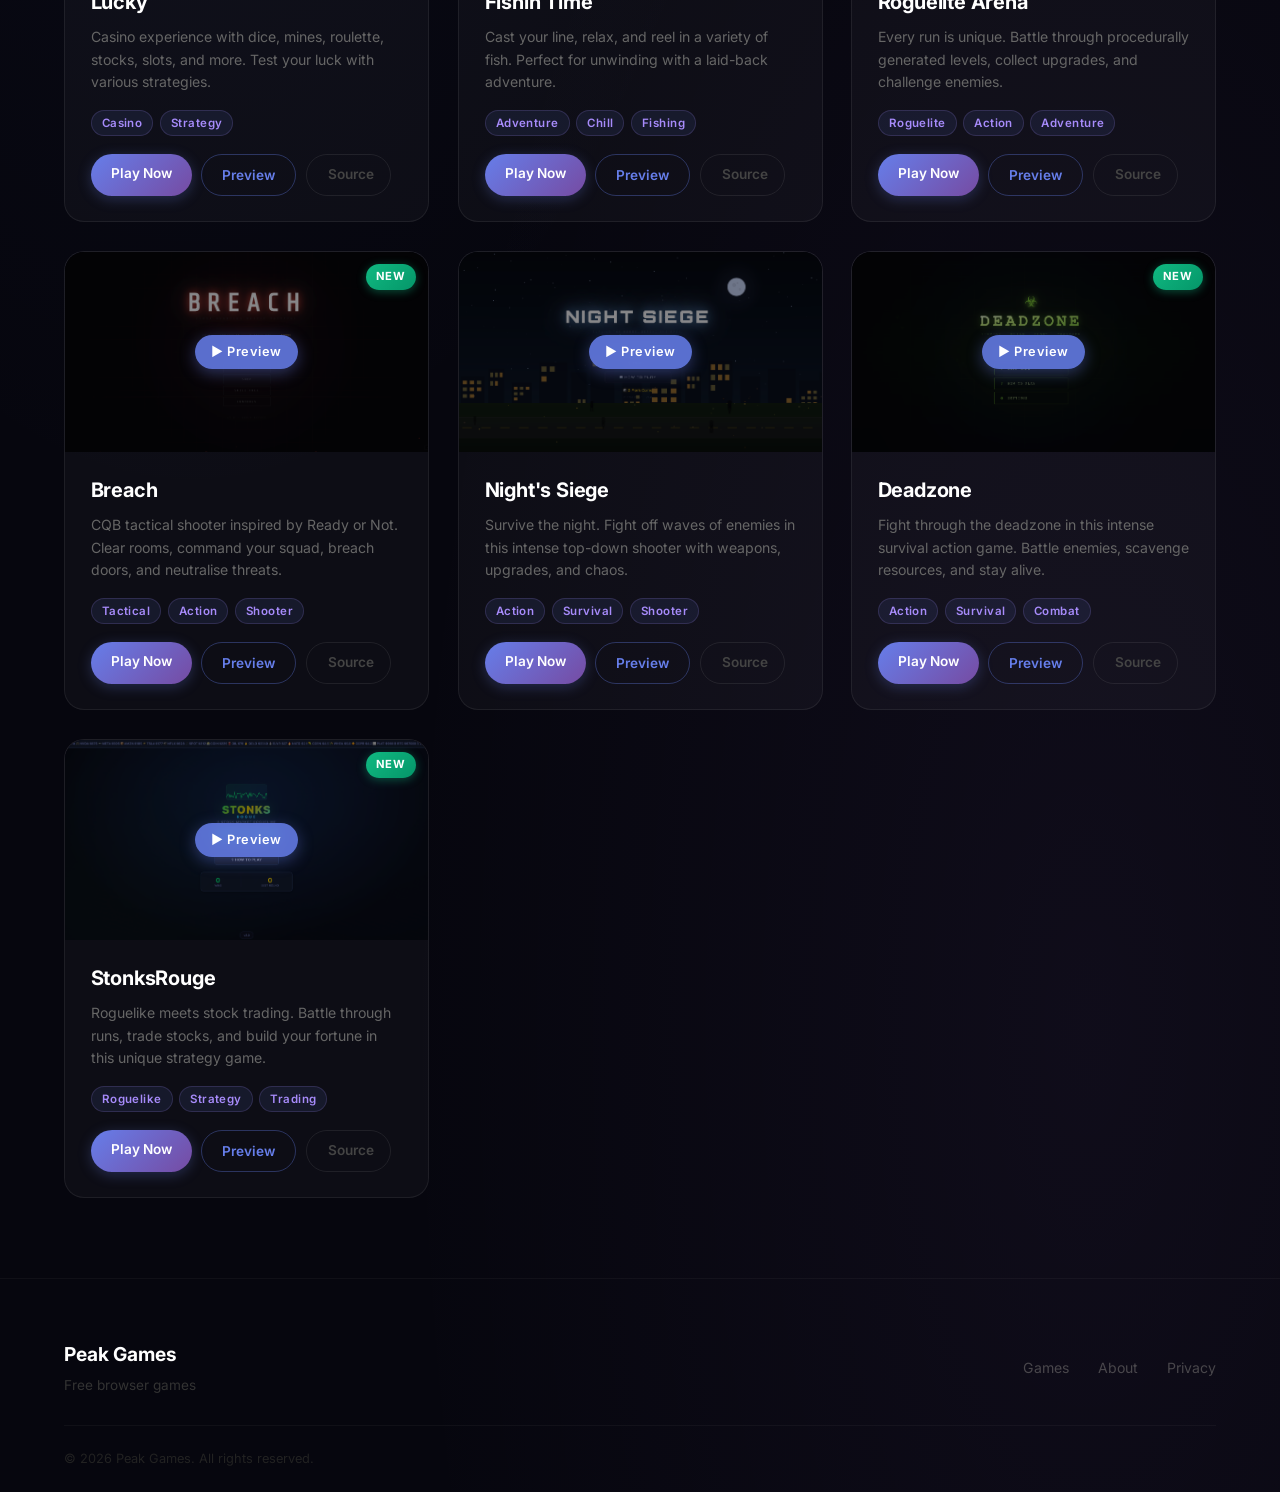
==== commit 9cad3cb5: "Ever wanted to code? no? well too bad cause there is a option now" ====
--- a/games.html
+++ b/games.html
@@ -29,6 +29,10 @@
                 <a href="index.html#about">About</a>
                 <a href="index.html#privacy">Privacy</a>
                 <a href="suggest.html" class="nav-suggest">💡 Suggest a Game</a>
+                <a href="https://amongusman173-hub.github.io/PeakCoding/#setup" target="_blank" class="learn-toggle" title="Learn Coding">
+                    <span class="learn-icon">💻</span>
+                    <span class="learn-text">Learn Coding</span>
+                </a>
                 <button class="music-toggle" id="musicToggle" title="Toggle Music">♪</button>
             </div>
             <button class="nav-hamburger" id="navHamburger" aria-label="Menu">
@@ -40,6 +44,7 @@
             <a href="games.html">Games</a>
             <a href="index.html#about">About</a>
             <a href="index.html#privacy">Privacy</a>
+            <a href="https://amongusman173-hub.github.io/PeakCoding/#setup" target="_blank">💻 Learn Coding</a>
             <a href="suggest.html" class="nav-suggest nav-suggest--mobile">💡 Suggest a Game</a>
         </div>
     </nav>
--- a/styles.css
+++ b/styles.css
@@ -1799,6 +1799,67 @@
     padding: 10px 16px; font-size: 0.9rem;
 }
 
+/* ── Learn Coding button in navbar ── */
+.learn-toggle {
+    display: inline-flex;
+    align-items: center;
+    justify-content: flex-start;
+    gap: 0.5rem;
+    width: 34px;
+    height: 34px;
+    padding: 0 8px;
+    border-radius: 50px;
+    background: linear-gradient(135deg, #10b981, #059669);
+    border: 1px solid rgba(16,185,129,0.4);
+    color: #fff !important;
+    font-size: 0.95rem;
+    cursor: pointer;
+    transition: width 0.35s cubic-bezier(0.4, 0, 0.2, 1), 
+                background 0.35s ease,
+                box-shadow 0.35s ease,
+                transform 0.2s ease;
+    overflow: hidden;
+    white-space: nowrap;
+    text-decoration: none;
+    position: relative;
+}
+
+.learn-icon {
+    display: flex;
+    align-items: center;
+    justify-content: center;
+    flex-shrink: 0;
+    font-size: 0.95rem;
+    width: 18px;
+    height: 18px;
+    transition: none;
+}
+
+.learn-text {
+    font-size: 0.82rem;
+    font-weight: 600;
+    letter-spacing: 0.02em;
+    opacity: 0;
+    transform: translateX(-5px);
+    transition: opacity 0.25s ease 0.1s, transform 0.25s ease 0.1s;
+    flex-shrink: 0;
+}
+
+.learn-toggle:hover {
+    width: 150px;
+    background: linear-gradient(135deg, #059669, #047857);
+    box-shadow: 0 0 20px rgba(16,185,129,0.5);
+    transform: scale(1.02);
+}
+
+.learn-toggle:hover .learn-text {
+    opacity: 1;
+    transform: translateX(0);
+}
+
+/* Kill the underline animation inherited from .nav-links a */
+.nav-links .learn-toggle::after { display: none !important; }
+
 /* Remove old FAB styles */
 .suggest-fab { display: none; }
 
